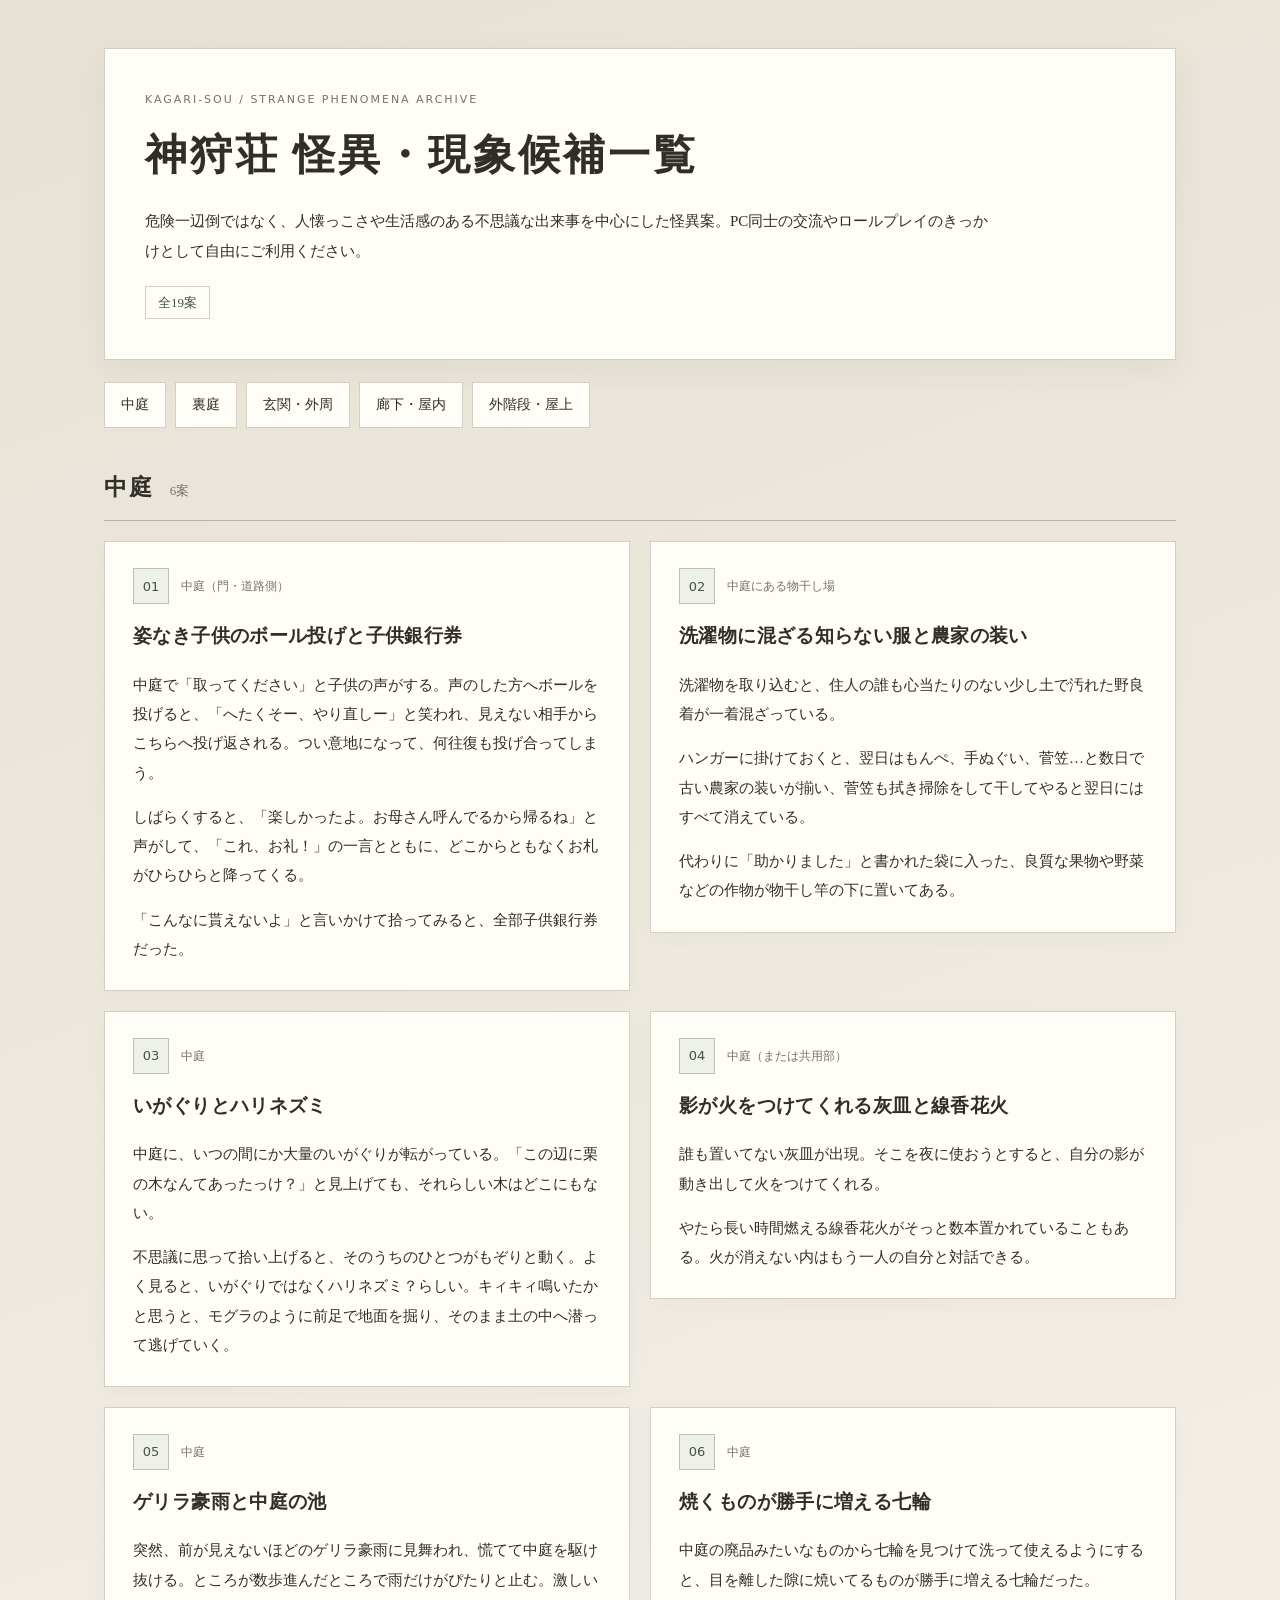
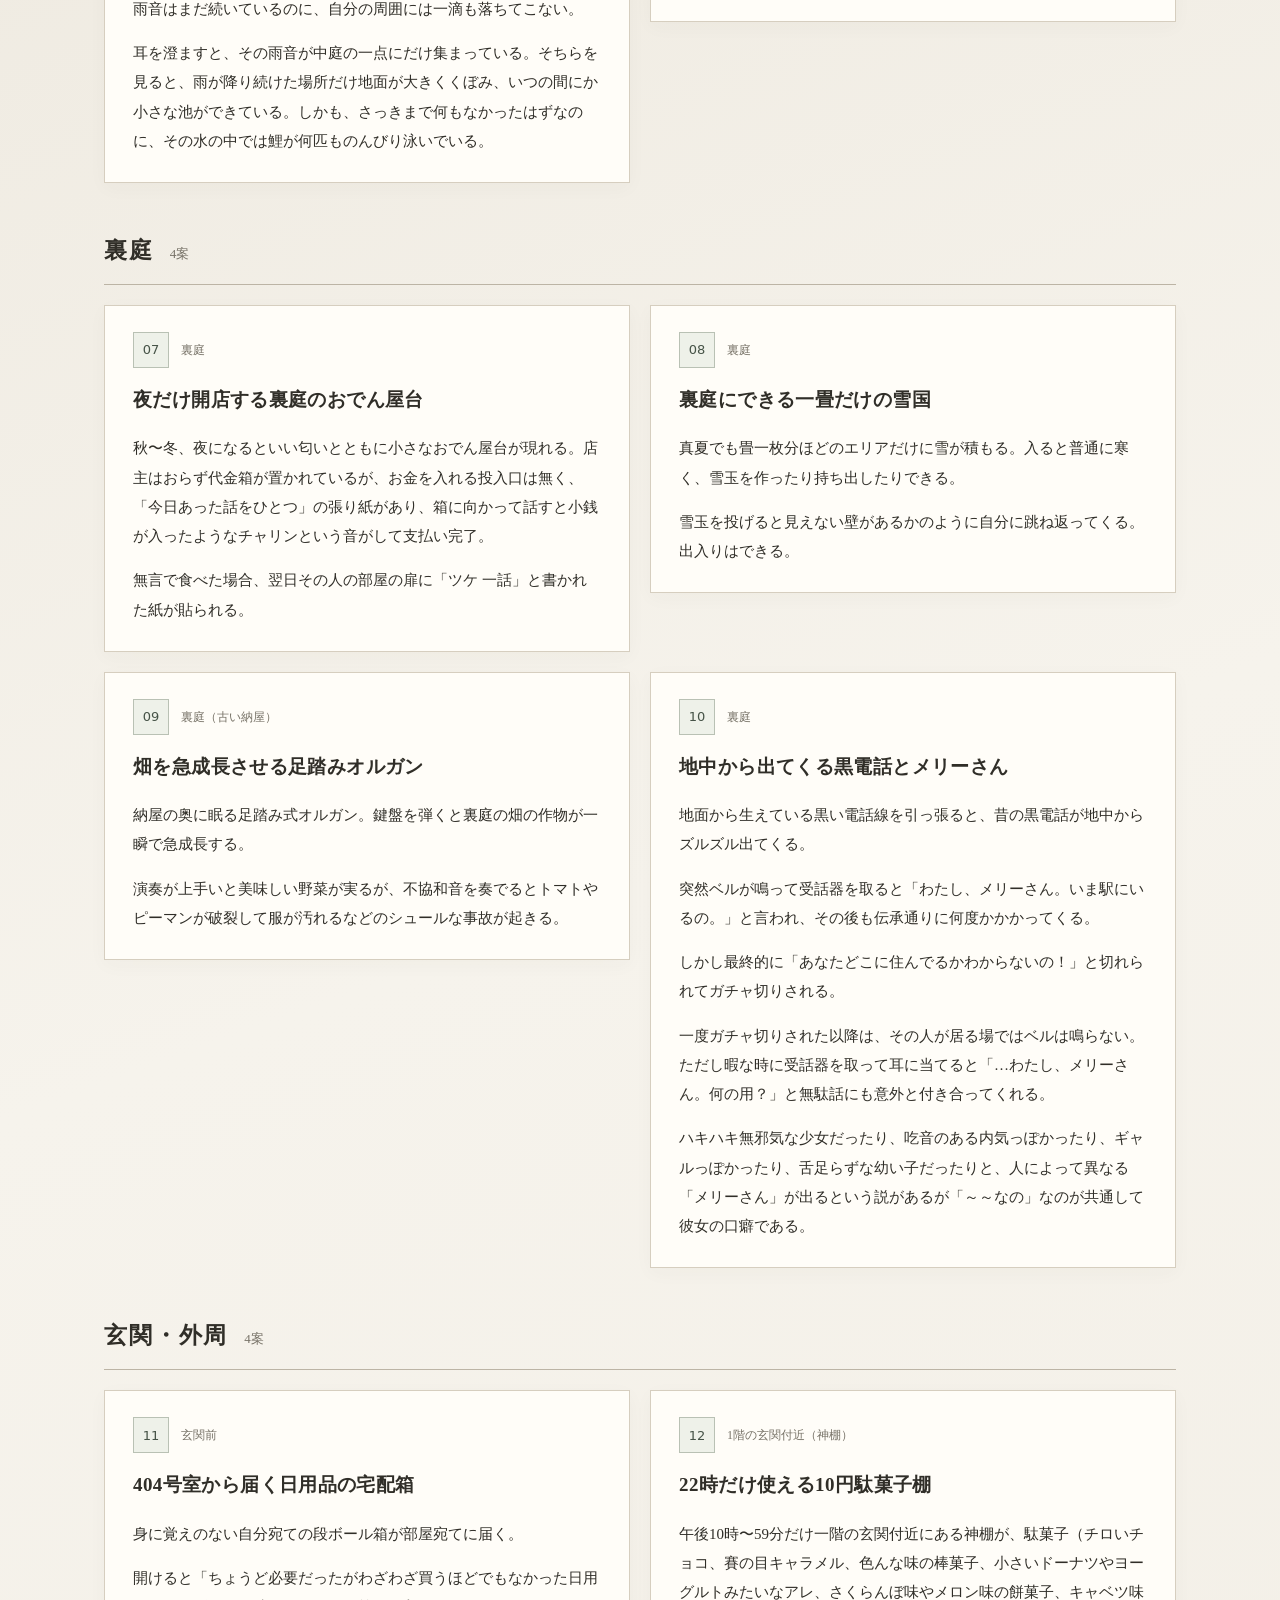
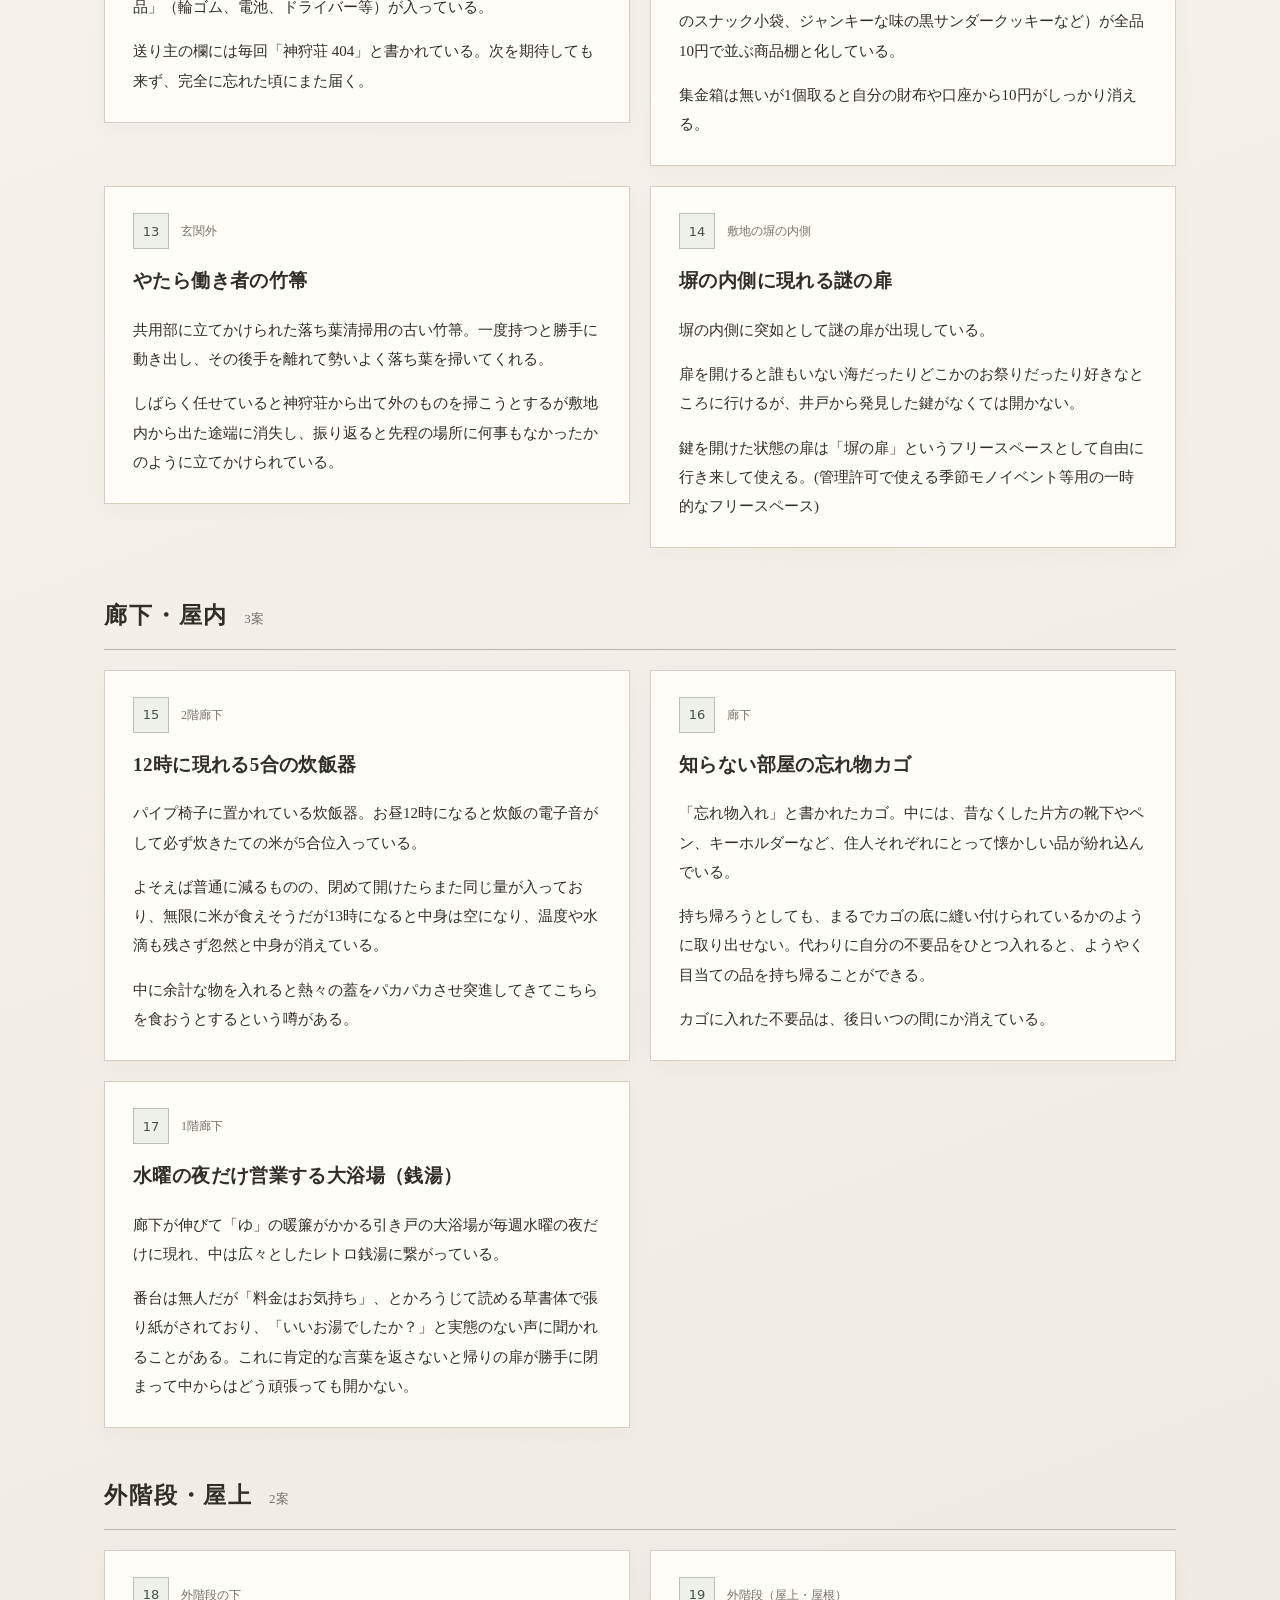
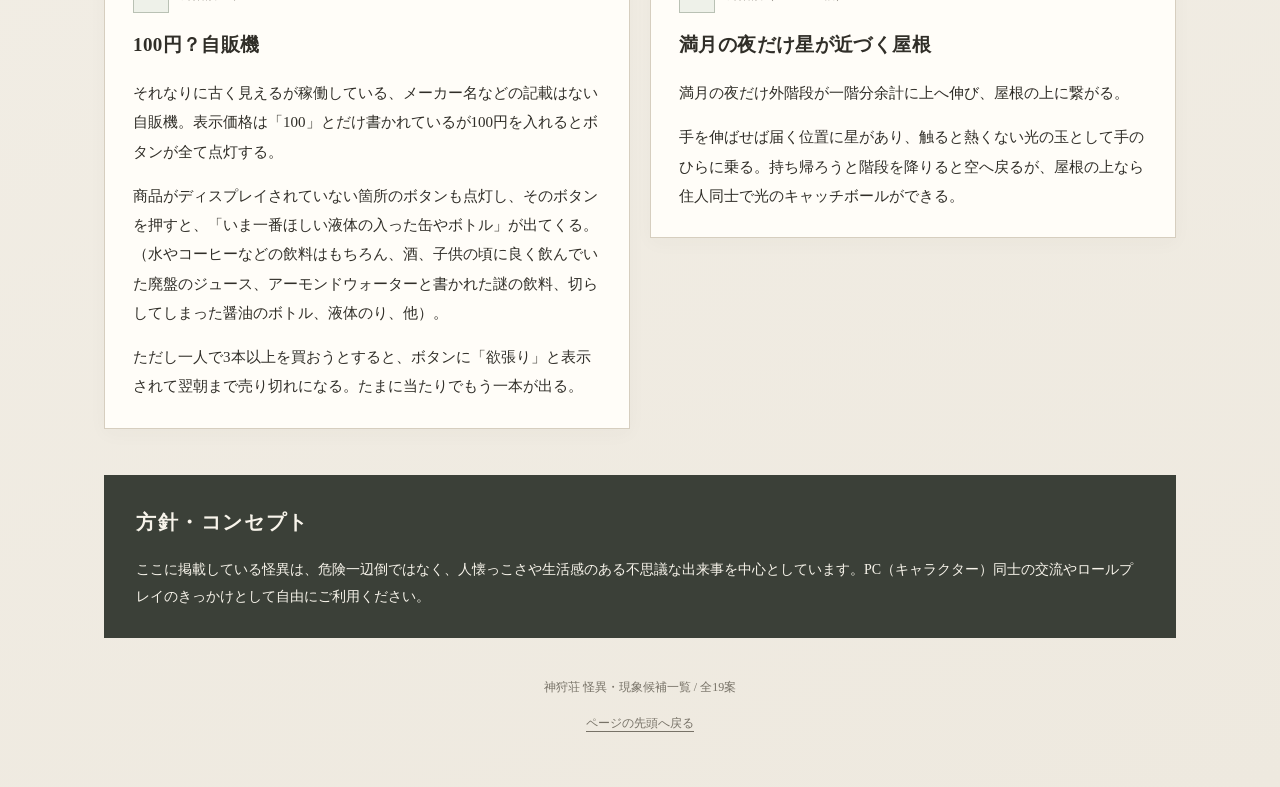
==== index.html @ 50881d22 "Add files via upload" ====
<!doctype html>
<html lang="ja">
<head>
<meta charset="utf-8">
<meta name="viewport" content="width=device-width, initial-scale=1">
<meta name="description" content="神狩荘の怪異・現象候補、全19案。住人同士の交流やロールプレイのきっかけに。">
<meta name="theme-color" content="#eee9df">
<title>神狩荘 怪異・現象候補一覧</title>
<style>
:root{--bg:#eee9df;--paper:#fffdf8;--ink:#302e28;--muted:#777267;--line:#d6cebf;--accent:#465347}
*{box-sizing:border-box}
html{scroll-behavior:smooth;scroll-padding-top:24px}
body{margin:0;background:linear-gradient(160deg,#e7e1d5 0%,#f6f3ec 45%,#eee9df 100%);color:var(--ink);font-family:"Yu Mincho","Hiragino Mincho ProN","Noto Serif JP",serif;line-height:1.95;overflow-wrap:anywhere}
a{color:inherit}
.wrap{max-width:1120px;margin:0 auto;padding:48px 24px 32px}
header{background:var(--paper);border:1px solid var(--line);padding:40px;box-shadow:0 12px 30px #483e3010}
.eyebrow{font-family:system-ui,sans-serif;font-size:11px;letter-spacing:.18em;color:var(--muted)}
h1{font-size:clamp(26px,4.7vw,42px);line-height:1.5;letter-spacing:.07em;margin:14px 0 20px}
.lead{margin:0;max-width:850px;font-size:15px}.total{display:inline-block;margin-top:20px;border:1px solid var(--line);padding:3px 12px;font-size:13px;color:var(--accent)}
nav{display:flex;flex-wrap:wrap;gap:9px;margin:22px 0 36px}
nav a{display:block;border:1px solid var(--line);background:var(--paper);padding:8px 16px;text-decoration:none;font-size:14px}
nav a:hover{background:#e3e8df;border-color:var(--accent)}
a:focus-visible{outline:3px solid var(--accent);outline-offset:4px}
.area-section{margin:38px 0 46px;scroll-margin-top:24px}
.section-heading{display:flex;gap:16px;align-items:baseline;border-bottom:1px solid #bcb4a5;margin:0 0 20px;padding-bottom:10px}
h2{font-size:23px;letter-spacing:.08em;margin:0}.section-heading>span{font-size:13px;color:var(--muted)}
.cards{display:grid;grid-template-columns:repeat(2,minmax(0,1fr));gap:20px;align-items:start}
.card{border:1px solid var(--line);background:var(--paper);padding:26px 28px;box-shadow:0 5px 18px #483e3008;scroll-margin-top:24px}
.card-top{display:flex;gap:12px;align-items:center;margin-bottom:16px}
.number{font-family:system-ui,sans-serif;display:inline-flex;align-items:center;justify-content:center;flex:0 0 36px;height:36px;border:1px solid #b9c1b4;color:var(--accent);background:#eef1e9;font-size:13px}
.place{font-size:12px;color:var(--muted);line-height:1.7}
h3{font-size:19px;line-height:1.65;margin:0 0 19px;letter-spacing:.02em}
.card p{font-size:15px;margin:0 0 15px}.card p:last-child{margin-bottom:0}
.concept{background:#3b4038;color:#f8f4eb;padding:28px 32px;margin:16px 0 28px}
.concept h2{font-size:20px}.concept p{font-size:14px;margin:14px 0 0}
footer{text-align:center;color:var(--muted);font-size:12px;padding:10px 0 20px}footer a{display:inline-block;margin-top:12px;text-underline-offset:4px}
@media(max-width:760px){.wrap{padding:20px 14px}header{padding:26px 23px}.cards{grid-template-columns:1fr;gap:16px}.card{padding:23px 22px}nav{gap:7px;margin-bottom:30px}nav a{padding:7px 11px;font-size:13px}h2{font-size:21px}.area-section{margin:30px 0 36px}.concept{padding:24px}.card p{font-size:15px}}
@media(prefers-reduced-motion:reduce){html{scroll-behavior:auto}}
@media print{body{background:white}.wrap{max-width:none;padding:0}header,.card{box-shadow:none}nav,footer a{display:none}.cards{display:block}.card{break-inside:avoid;margin-bottom:15px}.concept{background:white;color:black;border:1px solid var(--line)}}
</style>
</head>
<body id="top">
<div class="wrap">
<header>
<div class="eyebrow">KAGARI-SOU / STRANGE PHENOMENA ARCHIVE</div>
<h1>神狩荘 怪異・現象候補一覧</h1>
<p class="lead">危険一辺倒ではなく、人懐っこさや生活感のある不思議な出来事を中心にした怪異案。PC同士の交流やロールプレイのきっかけとして自由にご利用ください。</p>
<span class="total">全19案</span>
</header>
<nav aria-label="場所別の目次"><a href="#courtyard">中庭</a><a href="#backyard">裏庭</a><a href="#entrance">玄関・外周</a><a href="#indoor">廊下・屋内</a><a href="#stair">外階段・屋上</a></nav>
<main><section class="area-section" id="courtyard" aria-labelledby="heading-courtyard"><div class="section-heading"><h2 id="heading-courtyard">中庭</h2><span>6案</span></div><div class="cards"><article class="card" id="phenomenon-01"><div class="card-top"><span class="number">01</span><span class="place">中庭（門・道路側）</span></div><h3>姿なき子供のボール投げと子供銀行券</h3><p>中庭で「取ってください」と子供の声がする。声のした方へボールを投げると、「へたくそー、やり直しー」と笑われ、見えない相手からこちらへ投げ返される。つい意地になって、何往復も投げ合ってしまう。</p><p>しばらくすると、「楽しかったよ。お母さん呼んでるから帰るね」と声がして、「これ、お礼！」の一言とともに、どこからともなくお札がひらひらと降ってくる。</p><p>「こんなに貰えないよ」と言いかけて拾ってみると、全部子供銀行券だった。</p></article><article class="card" id="phenomenon-02"><div class="card-top"><span class="number">02</span><span class="place">中庭にある物干し場</span></div><h3>洗濯物に混ざる知らない服と農家の装い</h3><p>洗濯物を取り込むと、住人の誰も心当たりのない少し土で汚れた野良着が一着混ざっている。</p><p>ハンガーに掛けておくと、翌日はもんぺ、手ぬぐい、菅笠…と数日で古い農家の装いが揃い、菅笠も拭き掃除をして干してやると翌日にはすべて消えている。</p><p>代わりに「助かりました」と書かれた袋に入った、良質な果物や野菜などの作物が物干し竿の下に置いてある。</p></article><article class="card" id="phenomenon-03"><div class="card-top"><span class="number">03</span><span class="place">中庭</span></div><h3>いがぐりとハリネズミ</h3><p>中庭に、いつの間にか大量のいがぐりが転がっている。「この辺に栗の木なんてあったっけ？」と見上げても、それらしい木はどこにもない。</p><p>不思議に思って拾い上げると、そのうちのひとつがもぞりと動く。よく見ると、いがぐりではなくハリネズミ？らしい。キィキィ鳴いたかと思うと、モグラのように前足で地面を掘り、そのまま土の中へ潜って逃げていく。</p></article><article class="card" id="phenomenon-04"><div class="card-top"><span class="number">04</span><span class="place">中庭（または共用部）</span></div><h3>影が火をつけてくれる灰皿と線香花火</h3><p>誰も置いてない灰皿が出現。そこを夜に使おうとすると、自分の影が動き出して火をつけてくれる。</p><p>やたら長い時間燃える線香花火がそっと数本置かれていることもある。火が消えない内はもう一人の自分と対話できる。</p></article><article class="card" id="phenomenon-05"><div class="card-top"><span class="number">05</span><span class="place">中庭</span></div><h3>ゲリラ豪雨と中庭の池</h3><p>突然、前が見えないほどのゲリラ豪雨に見舞われ、慌てて中庭を駆け抜ける。ところが数歩進んだところで雨だけがぴたりと止む。激しい雨音はまだ続いているのに、自分の周囲には一滴も落ちてこない。</p><p>耳を澄ますと、その雨音が中庭の一点にだけ集まっている。そちらを見ると、雨が降り続けた場所だけ地面が大きくくぼみ、いつの間にか小さな池ができている。しかも、さっきまで何もなかったはずなのに、その水の中では鯉が何匹ものんびり泳いでいる。</p></article><article class="card" id="phenomenon-06"><div class="card-top"><span class="number">06</span><span class="place">中庭</span></div><h3>焼くものが勝手に増える七輪</h3><p>中庭の廃品みたいなものから七輪を見つけて洗って使えるようにすると、目を離した隙に焼いてるものが勝手に増える七輪だった。</p></article></div></section><section class="area-section" id="backyard" aria-labelledby="heading-backyard"><div class="section-heading"><h2 id="heading-backyard">裏庭</h2><span>4案</span></div><div class="cards"><article class="card" id="phenomenon-07"><div class="card-top"><span class="number">07</span><span class="place">裏庭</span></div><h3>夜だけ開店する裏庭のおでん屋台</h3><p>秋〜冬、夜になるといい匂いとともに小さなおでん屋台が現れる。店主はおらず代金箱が置かれているが、お金を入れる投入口は無く、「今日あった話をひとつ」の張り紙があり、箱に向かって話すと小銭が入ったようなチャリンという音がして支払い完了。</p><p>無言で食べた場合、翌日その人の部屋の扉に「ツケ 一話」と書かれた紙が貼られる。</p></article><article class="card" id="phenomenon-08"><div class="card-top"><span class="number">08</span><span class="place">裏庭</span></div><h3>裏庭にできる一畳だけの雪国</h3><p>真夏でも畳一枚分ほどのエリアだけに雪が積もる。入ると普通に寒く、雪玉を作ったり持ち出したりできる。</p><p>雪玉を投げると見えない壁があるかのように自分に跳ね返ってくる。出入りはできる。</p></article><article class="card" id="phenomenon-09"><div class="card-top"><span class="number">09</span><span class="place">裏庭（古い納屋）</span></div><h3>畑を急成長させる足踏みオルガン</h3><p>納屋の奥に眠る足踏み式オルガン。鍵盤を弾くと裏庭の畑の作物が一瞬で急成長する。</p><p>演奏が上手いと美味しい野菜が実るが、不協和音を奏でるとトマトやピーマンが破裂して服が汚れるなどのシュールな事故が起きる。</p></article><article class="card" id="phenomenon-10"><div class="card-top"><span class="number">10</span><span class="place">裏庭</span></div><h3>地中から出てくる黒電話とメリーさん</h3><p>地面から生えている黒い電話線を引っ張ると、昔の黒電話が地中からズルズル出てくる。</p><p>突然ベルが鳴って受話器を取ると「わたし、メリーさん。いま駅にいるの。」と言われ、その後も伝承通りに何度かかかってくる。</p><p>しかし最終的に「あなたどこに住んでるかわからないの！」と切れられてガチャ切りされる。</p><p>一度ガチャ切りされた以降は、その人が居る場ではベルは鳴らない。ただし暇な時に受話器を取って耳に当てると「…わたし、メリーさん。何の用？」と無駄話にも意外と付き合ってくれる。</p><p>ハキハキ無邪気な少女だったり、吃音のある内気っぽかったり、ギャルっぽかったり、舌足らずな幼い子だったりと、人によって異なる「メリーさん」が出るという説があるが「～～なの」なのが共通して彼女の口癖である。</p></article></div></section><section class="area-section" id="entrance" aria-labelledby="heading-entrance"><div class="section-heading"><h2 id="heading-entrance">玄関・外周</h2><span>4案</span></div><div class="cards"><article class="card" id="phenomenon-11"><div class="card-top"><span class="number">11</span><span class="place">玄関前</span></div><h3>404号室から届く日用品の宅配箱</h3><p>身に覚えのない自分宛ての段ボール箱が部屋宛てに届く。</p><p>開けると「ちょうど必要だったがわざわざ買うほどでもなかった日用品」（輪ゴム、電池、ドライバー等）が入っている。</p><p>送り主の欄には毎回「神狩荘 404」と書かれている。次を期待しても来ず、完全に忘れた頃にまた届く。</p></article><article class="card" id="phenomenon-12"><div class="card-top"><span class="number">12</span><span class="place">1階の玄関付近（神棚）</span></div><h3>22時だけ使える10円駄菓子棚</h3><p>午後10時〜59分だけ一階の玄関付近にある神棚が、駄菓子（チロいチョコ、賽の目キャラメル、色んな味の棒菓子、小さいドーナツやヨーグルトみたいなアレ、さくらんぼ味やメロン味の餅菓子、キャベツ味のスナック小袋、ジャンキーな味の黒サンダークッキーなど）が全品10円で並ぶ商品棚と化している。</p><p>集金箱は無いが1個取ると自分の財布や口座から10円がしっかり消える。</p></article><article class="card" id="phenomenon-13"><div class="card-top"><span class="number">13</span><span class="place">玄関外</span></div><h3>やたら働き者の竹箒</h3><p>共用部に立てかけられた落ち葉清掃用の古い竹箒。一度持つと勝手に動き出し、その後手を離れて勢いよく落ち葉を掃いてくれる。</p><p>しばらく任せていると神狩荘から出て外のものを掃こうとするが敷地内から出た途端に消失し、振り返ると先程の場所に何事もなかったかのように立てかけられている。</p></article><article class="card" id="phenomenon-14"><div class="card-top"><span class="number">14</span><span class="place">敷地の塀の内側</span></div><h3>塀の内側に現れる謎の扉</h3><p>塀の内側に突如として謎の扉が出現している。</p><p>扉を開けると誰もいない海だったりどこかのお祭りだったり好きなところに行けるが、井戸から発見した鍵がなくては開かない。</p><p>鍵を開けた状態の扉は「塀の扉」というフリースペースとして自由に行き来して使える。(管理許可で使える季節モノイベント等用の一時的なフリースペース)</p></article></div></section><section class="area-section" id="indoor" aria-labelledby="heading-indoor"><div class="section-heading"><h2 id="heading-indoor">廊下・屋内</h2><span>3案</span></div><div class="cards"><article class="card" id="phenomenon-15"><div class="card-top"><span class="number">15</span><span class="place">2階廊下</span></div><h3>12時に現れる5合の炊飯器</h3><p>パイプ椅子に置かれている炊飯器。お昼12時になると炊飯の電子音がして必ず炊きたての米が5合位入っている。</p><p>よそえば普通に減るものの、閉めて開けたらまた同じ量が入っており、無限に米が食えそうだが13時になると中身は空になり、温度や水滴も残さず忽然と中身が消えている。</p><p>中に余計な物を入れると熱々の蓋をパカパカさせ突進してきてこちらを食おうとするという噂がある。</p></article><article class="card" id="phenomenon-16"><div class="card-top"><span class="number">16</span><span class="place">廊下</span></div><h3>知らない部屋の忘れ物カゴ</h3><p>「忘れ物入れ」と書かれたカゴ。中には、昔なくした片方の靴下やペン、キーホルダーなど、住人それぞれにとって懐かしい品が紛れ込んでいる。</p><p>持ち帰ろうとしても、まるでカゴの底に縫い付けられているかのように取り出せない。代わりに自分の不要品をひとつ入れると、ようやく目当ての品を持ち帰ることができる。</p><p>カゴに入れた不要品は、後日いつの間にか消えている。</p></article><article class="card" id="phenomenon-17"><div class="card-top"><span class="number">17</span><span class="place">1階廊下</span></div><h3>水曜の夜だけ営業する大浴場（銭湯）</h3><p>廊下が伸びて「ゆ」の暖簾がかかる引き戸の大浴場が毎週水曜の夜だけに現れ、中は広々としたレトロ銭湯に繋がっている。</p><p>番台は無人だが「料金はお気持ち」、とかろうじて読める草書体で張り紙がされており、「いいお湯でしたか？」と実態のない声に聞かれることがある。これに肯定的な言葉を返さないと帰りの扉が勝手に閉まって中からはどう頑張っても開かない。</p></article></div></section><section class="area-section" id="stair" aria-labelledby="heading-stair"><div class="section-heading"><h2 id="heading-stair">外階段・屋上</h2><span>2案</span></div><div class="cards"><article class="card" id="phenomenon-18"><div class="card-top"><span class="number">18</span><span class="place">外階段の下</span></div><h3>100円？自販機</h3><p>それなりに古く見えるが稼働している、メーカー名などの記載はない自販機。表示価格は「100」とだけ書かれているが100円を入れるとボタンが全て点灯する。</p><p>商品がディスプレイされていない箇所のボタンも点灯し、そのボタンを押すと、「いま一番ほしい液体の入った缶やボトル」が出てくる。（水やコーヒーなどの飲料はもちろん、酒、子供の頃に良く飲んでいた廃盤のジュース、アーモンドウォーターと書かれた謎の飲料、切らしてしまった醤油のボトル、液体のり、他）。</p><p>ただし一人で3本以上を買おうとすると、ボタンに「欲張り」と表示されて翌朝まで売り切れになる。たまに当たりでもう一本が出る。</p></article><article class="card" id="phenomenon-19"><div class="card-top"><span class="number">19</span><span class="place">外階段（屋上・屋根）</span></div><h3>満月の夜だけ星が近づく屋根</h3><p>満月の夜だけ外階段が一階分余計に上へ伸び、屋根の上に繋がる。</p><p>手を伸ばせば届く位置に星があり、触ると熱くない光の玉として手のひらに乗る。持ち帰ろうと階段を降りると空へ戻るが、屋根の上なら住人同士で光のキャッチボールができる。</p></article></div></section>
<section class="concept" aria-labelledby="concept-heading"><h2 id="concept-heading">方針・コンセプト</h2><p>ここに掲載している怪異は、危険一辺倒ではなく、人懐っこさや生活感のある不思議な出来事を中心としています。PC（キャラクター）同士の交流やロールプレイのきっかけとして自由にご利用ください。</p></section>
</main>
<footer>神狩荘 怪異・現象候補一覧 / 全19案<br><a href="#top">ページの先頭へ戻る</a></footer>
</div>
</body>
</html>
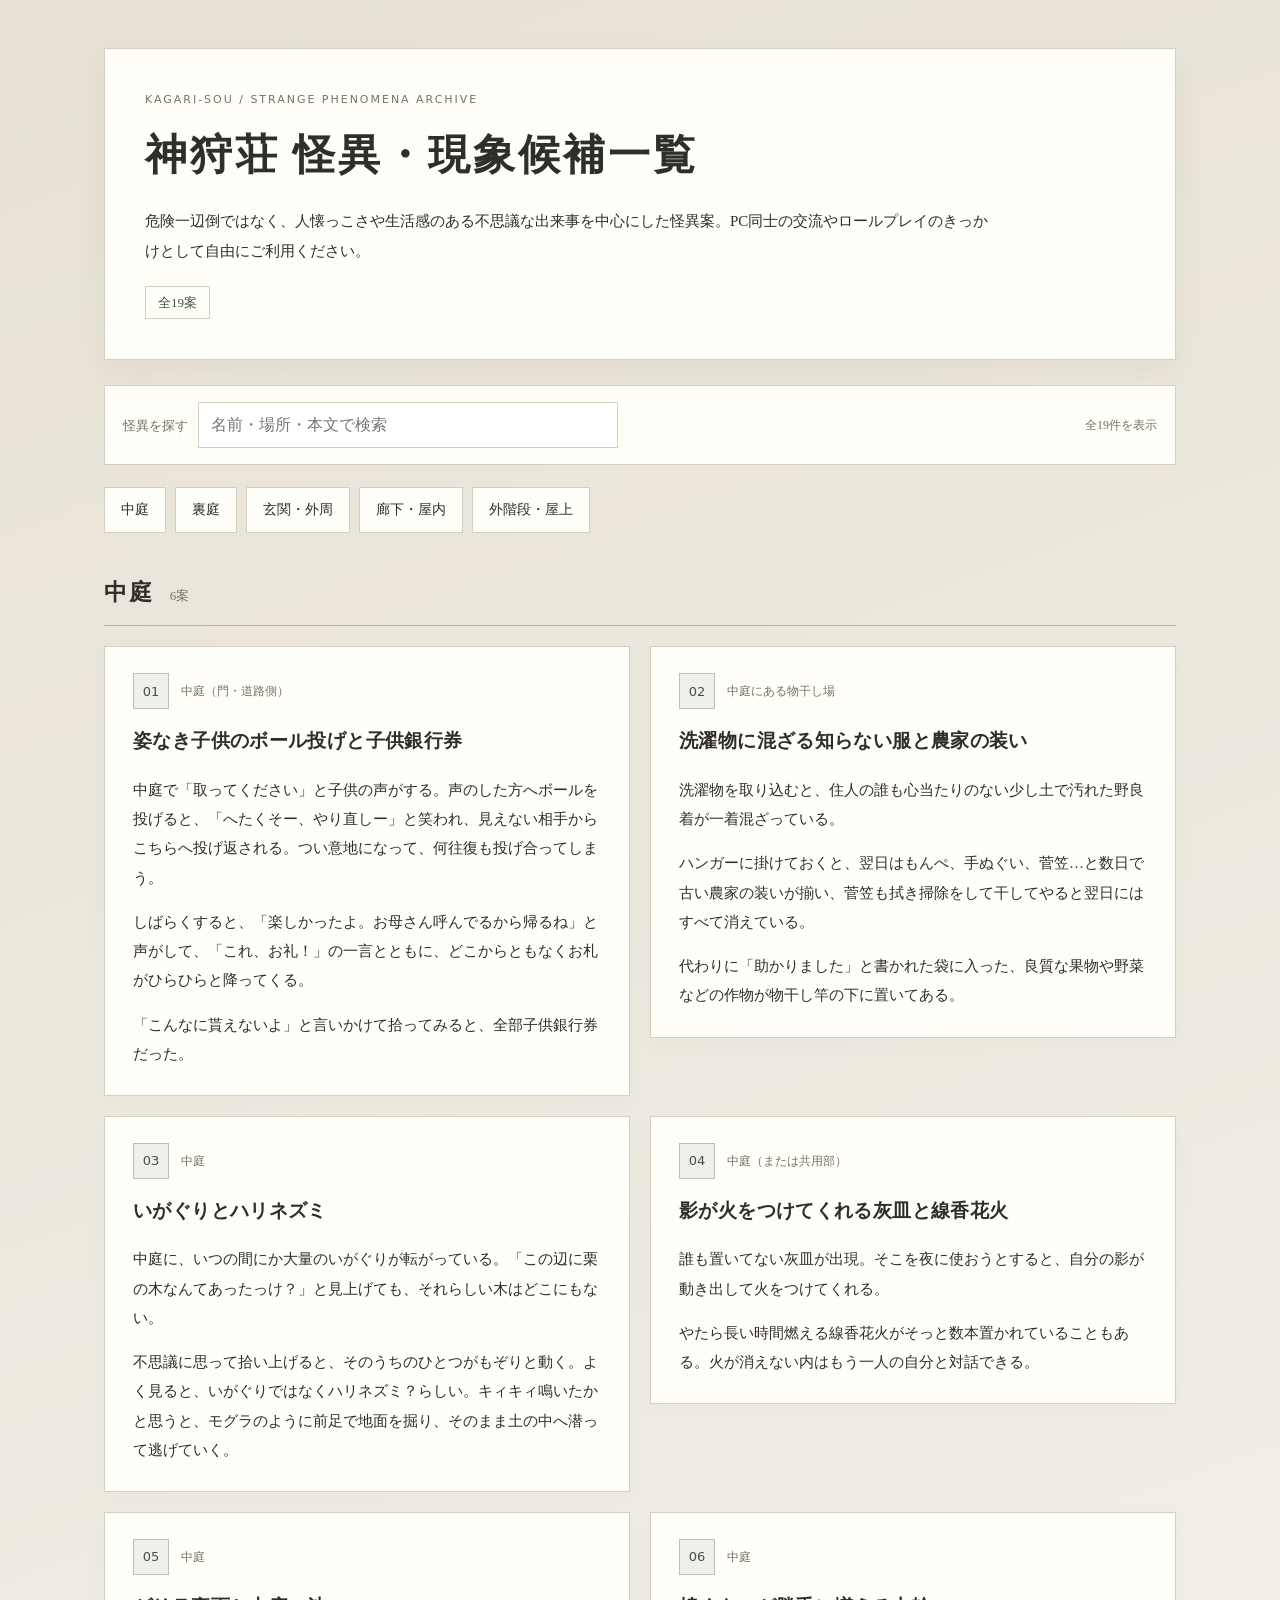
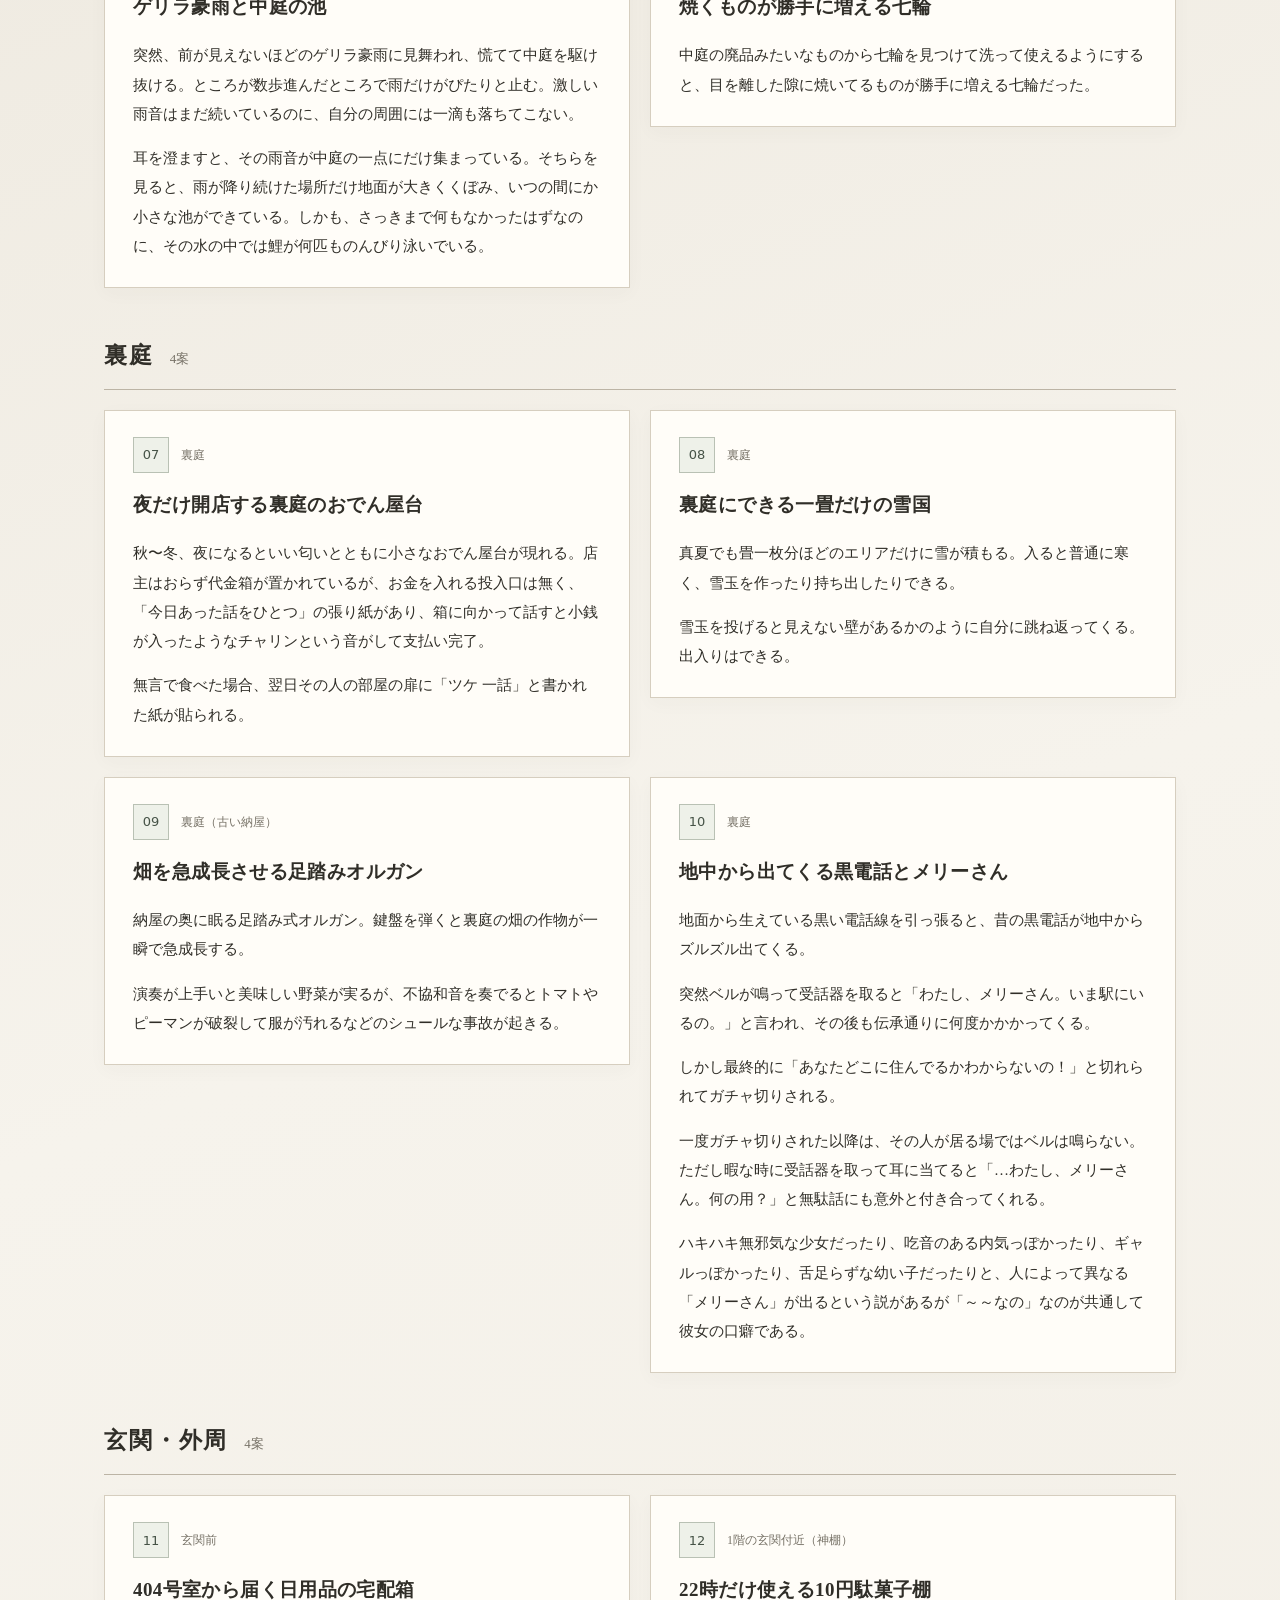
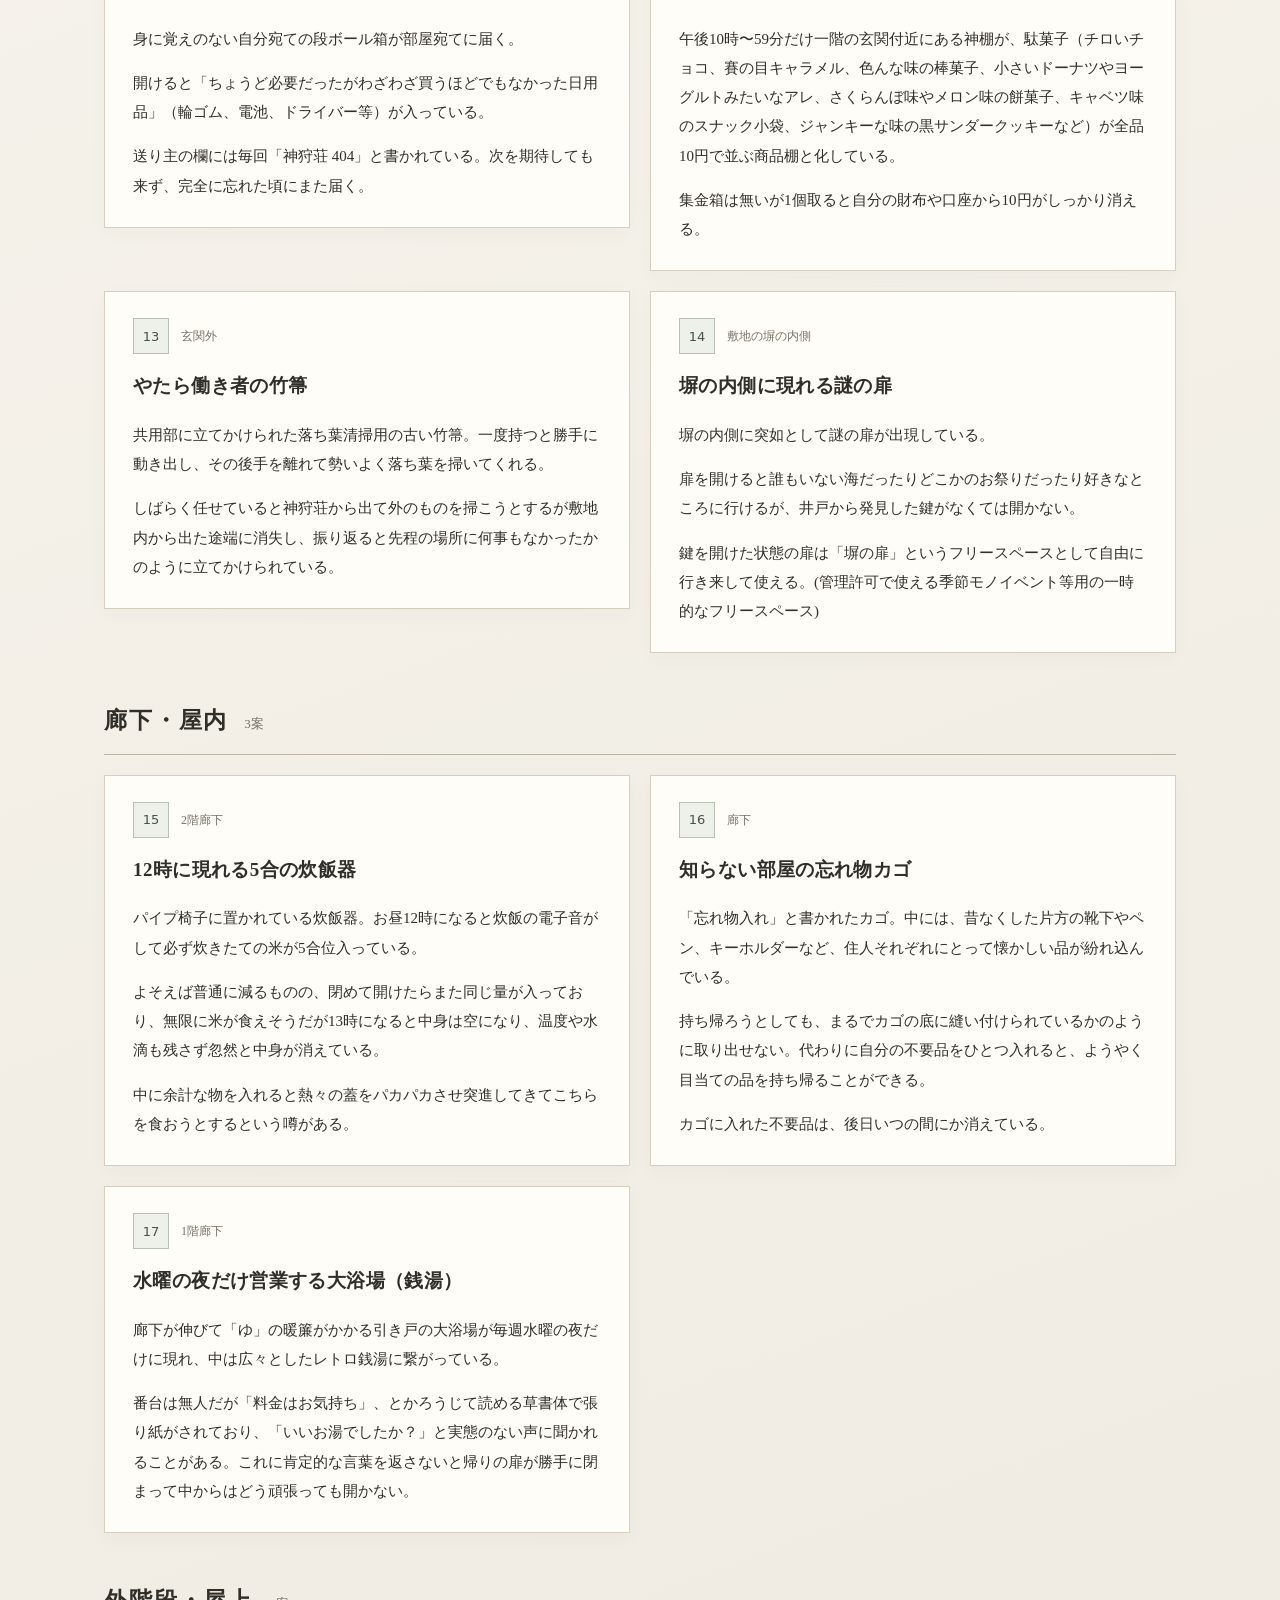
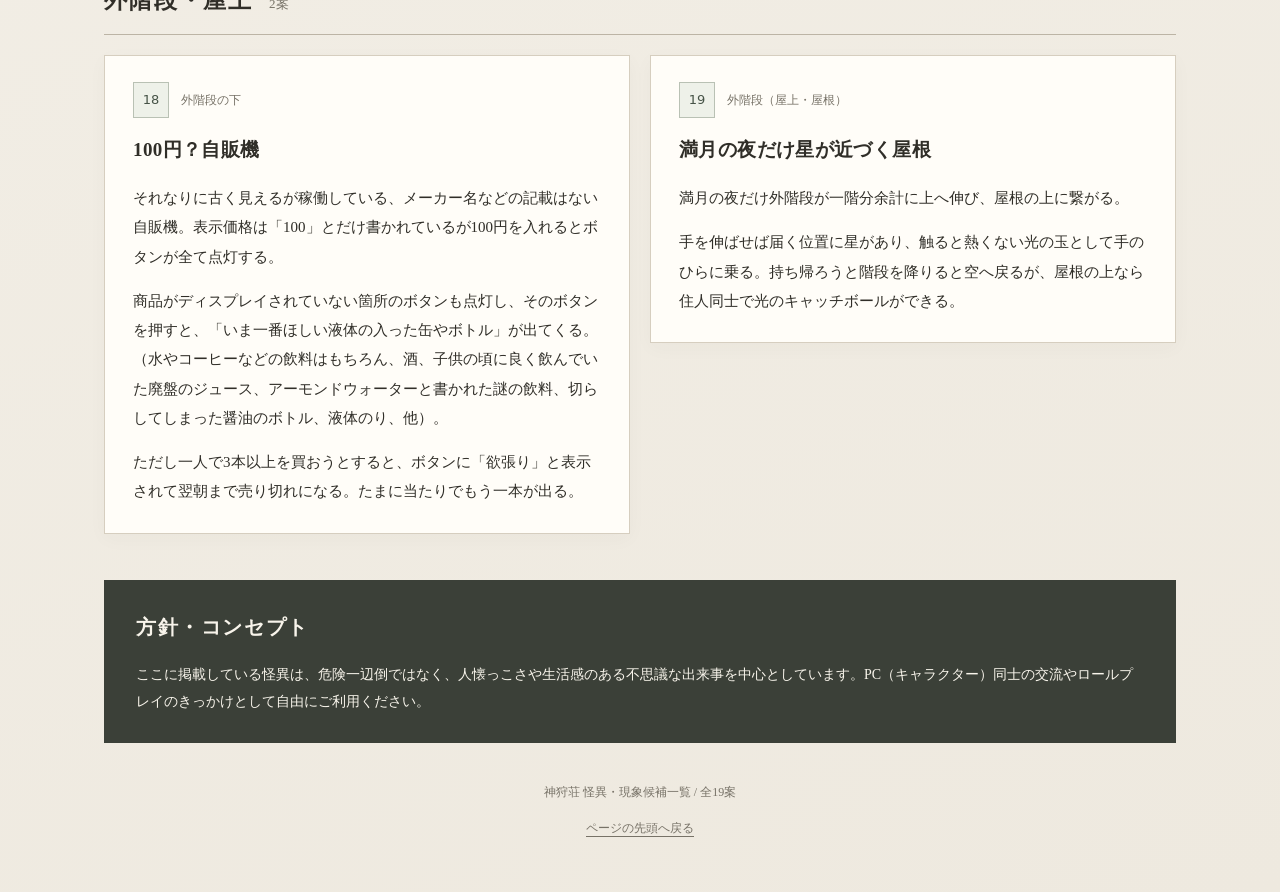
==== commit b2d3ee45: "Add files via upload" ====
--- a/index.html
+++ b/index.html
@@ -3,41 +3,12 @@
 <head>
 <meta charset="utf-8">
 <meta name="viewport" content="width=device-width, initial-scale=1">
-<meta name="description" content="神狩荘の怪異・現象候補、全19案。住人同士の交流やロールプレイのきっかけに。">
+<meta name="description" content="神狩荘の怪異・現象候補一覧。住人同士の交流やロールプレイのきっかけに。">
 <meta name="theme-color" content="#eee9df">
 <title>神狩荘 怪異・現象候補一覧</title>
-<style>
-:root{--bg:#eee9df;--paper:#fffdf8;--ink:#302e28;--muted:#777267;--line:#d6cebf;--accent:#465347}
-*{box-sizing:border-box}
-html{scroll-behavior:smooth;scroll-padding-top:24px}
-body{margin:0;background:linear-gradient(160deg,#e7e1d5 0%,#f6f3ec 45%,#eee9df 100%);color:var(--ink);font-family:"Yu Mincho","Hiragino Mincho ProN","Noto Serif JP",serif;line-height:1.95;overflow-wrap:anywhere}
-a{color:inherit}
-.wrap{max-width:1120px;margin:0 auto;padding:48px 24px 32px}
-header{background:var(--paper);border:1px solid var(--line);padding:40px;box-shadow:0 12px 30px #483e3010}
-.eyebrow{font-family:system-ui,sans-serif;font-size:11px;letter-spacing:.18em;color:var(--muted)}
-h1{font-size:clamp(26px,4.7vw,42px);line-height:1.5;letter-spacing:.07em;margin:14px 0 20px}
-.lead{margin:0;max-width:850px;font-size:15px}.total{display:inline-block;margin-top:20px;border:1px solid var(--line);padding:3px 12px;font-size:13px;color:var(--accent)}
-nav{display:flex;flex-wrap:wrap;gap:9px;margin:22px 0 36px}
-nav a{display:block;border:1px solid var(--line);background:var(--paper);padding:8px 16px;text-decoration:none;font-size:14px}
-nav a:hover{background:#e3e8df;border-color:var(--accent)}
-a:focus-visible{outline:3px solid var(--accent);outline-offset:4px}
-.area-section{margin:38px 0 46px;scroll-margin-top:24px}
-.section-heading{display:flex;gap:16px;align-items:baseline;border-bottom:1px solid #bcb4a5;margin:0 0 20px;padding-bottom:10px}
-h2{font-size:23px;letter-spacing:.08em;margin:0}.section-heading>span{font-size:13px;color:var(--muted)}
-.cards{display:grid;grid-template-columns:repeat(2,minmax(0,1fr));gap:20px;align-items:start}
-.card{border:1px solid var(--line);background:var(--paper);padding:26px 28px;box-shadow:0 5px 18px #483e3008;scroll-margin-top:24px}
-.card-top{display:flex;gap:12px;align-items:center;margin-bottom:16px}
-.number{font-family:system-ui,sans-serif;display:inline-flex;align-items:center;justify-content:center;flex:0 0 36px;height:36px;border:1px solid #b9c1b4;color:var(--accent);background:#eef1e9;font-size:13px}
-.place{font-size:12px;color:var(--muted);line-height:1.7}
-h3{font-size:19px;line-height:1.65;margin:0 0 19px;letter-spacing:.02em}
-.card p{font-size:15px;margin:0 0 15px}.card p:last-child{margin-bottom:0}
-.concept{background:#3b4038;color:#f8f4eb;padding:28px 32px;margin:16px 0 28px}
-.concept h2{font-size:20px}.concept p{font-size:14px;margin:14px 0 0}
-footer{text-align:center;color:var(--muted);font-size:12px;padding:10px 0 20px}footer a{display:inline-block;margin-top:12px;text-underline-offset:4px}
-@media(max-width:760px){.wrap{padding:20px 14px}header{padding:26px 23px}.cards{grid-template-columns:1fr;gap:16px}.card{padding:23px 22px}nav{gap:7px;margin-bottom:30px}nav a{padding:7px 11px;font-size:13px}h2{font-size:21px}.area-section{margin:30px 0 36px}.concept{padding:24px}.card p{font-size:15px}}
-@media(prefers-reduced-motion:reduce){html{scroll-behavior:auto}}
-@media print{body{background:white}.wrap{max-width:none;padding:0}header,.card{box-shadow:none}nav,footer a{display:none}.cards{display:block}.card{break-inside:avoid;margin-bottom:15px}.concept{background:white;color:black;border:1px solid var(--line)}}
-</style>
+<link rel="stylesheet" href="./style.css">
+<script src="./data.js" defer></script>
+<script src="./script.js" defer></script>
 </head>
 <body id="top">
 <div class="wrap">
@@ -45,13 +16,22 @@
 <div class="eyebrow">KAGARI-SOU / STRANGE PHENOMENA ARCHIVE</div>
 <h1>神狩荘 怪異・現象候補一覧</h1>
 <p class="lead">危険一辺倒ではなく、人懐っこさや生活感のある不思議な出来事を中心にした怪異案。PC同士の交流やロールプレイのきっかけとして自由にご利用ください。</p>
-<span class="total">全19案</span>
+<span class="total" id="total"></span>
 </header>
-<nav aria-label="場所別の目次"><a href="#courtyard">中庭</a><a href="#backyard">裏庭</a><a href="#entrance">玄関・外周</a><a href="#indoor">廊下・屋内</a><a href="#stair">外階段・屋上</a></nav>
-<main><section class="area-section" id="courtyard" aria-labelledby="heading-courtyard"><div class="section-heading"><h2 id="heading-courtyard">中庭</h2><span>6案</span></div><div class="cards"><article class="card" id="phenomenon-01"><div class="card-top"><span class="number">01</span><span class="place">中庭（門・道路側）</span></div><h3>姿なき子供のボール投げと子供銀行券</h3><p>中庭で「取ってください」と子供の声がする。声のした方へボールを投げると、「へたくそー、やり直しー」と笑われ、見えない相手からこちらへ投げ返される。つい意地になって、何往復も投げ合ってしまう。</p><p>しばらくすると、「楽しかったよ。お母さん呼んでるから帰るね」と声がして、「これ、お礼！」の一言とともに、どこからともなくお札がひらひらと降ってくる。</p><p>「こんなに貰えないよ」と言いかけて拾ってみると、全部子供銀行券だった。</p></article><article class="card" id="phenomenon-02"><div class="card-top"><span class="number">02</span><span class="place">中庭にある物干し場</span></div><h3>洗濯物に混ざる知らない服と農家の装い</h3><p>洗濯物を取り込むと、住人の誰も心当たりのない少し土で汚れた野良着が一着混ざっている。</p><p>ハンガーに掛けておくと、翌日はもんぺ、手ぬぐい、菅笠…と数日で古い農家の装いが揃い、菅笠も拭き掃除をして干してやると翌日にはすべて消えている。</p><p>代わりに「助かりました」と書かれた袋に入った、良質な果物や野菜などの作物が物干し竿の下に置いてある。</p></article><article class="card" id="phenomenon-03"><div class="card-top"><span class="number">03</span><span class="place">中庭</span></div><h3>いがぐりとハリネズミ</h3><p>中庭に、いつの間にか大量のいがぐりが転がっている。「この辺に栗の木なんてあったっけ？」と見上げても、それらしい木はどこにもない。</p><p>不思議に思って拾い上げると、そのうちのひとつがもぞりと動く。よく見ると、いがぐりではなくハリネズミ？らしい。キィキィ鳴いたかと思うと、モグラのように前足で地面を掘り、そのまま土の中へ潜って逃げていく。</p></article><article class="card" id="phenomenon-04"><div class="card-top"><span class="number">04</span><span class="place">中庭（または共用部）</span></div><h3>影が火をつけてくれる灰皿と線香花火</h3><p>誰も置いてない灰皿が出現。そこを夜に使おうとすると、自分の影が動き出して火をつけてくれる。</p><p>やたら長い時間燃える線香花火がそっと数本置かれていることもある。火が消えない内はもう一人の自分と対話できる。</p></article><article class="card" id="phenomenon-05"><div class="card-top"><span class="number">05</span><span class="place">中庭</span></div><h3>ゲリラ豪雨と中庭の池</h3><p>突然、前が見えないほどのゲリラ豪雨に見舞われ、慌てて中庭を駆け抜ける。ところが数歩進んだところで雨だけがぴたりと止む。激しい雨音はまだ続いているのに、自分の周囲には一滴も落ちてこない。</p><p>耳を澄ますと、その雨音が中庭の一点にだけ集まっている。そちらを見ると、雨が降り続けた場所だけ地面が大きくくぼみ、いつの間にか小さな池ができている。しかも、さっきまで何もなかったはずなのに、その水の中では鯉が何匹ものんびり泳いでいる。</p></article><article class="card" id="phenomenon-06"><div class="card-top"><span class="number">06</span><span class="place">中庭</span></div><h3>焼くものが勝手に増える七輪</h3><p>中庭の廃品みたいなものから七輪を見つけて洗って使えるようにすると、目を離した隙に焼いてるものが勝手に増える七輪だった。</p></article></div></section><section class="area-section" id="backyard" aria-labelledby="heading-backyard"><div class="section-heading"><h2 id="heading-backyard">裏庭</h2><span>4案</span></div><div class="cards"><article class="card" id="phenomenon-07"><div class="card-top"><span class="number">07</span><span class="place">裏庭</span></div><h3>夜だけ開店する裏庭のおでん屋台</h3><p>秋〜冬、夜になるといい匂いとともに小さなおでん屋台が現れる。店主はおらず代金箱が置かれているが、お金を入れる投入口は無く、「今日あった話をひとつ」の張り紙があり、箱に向かって話すと小銭が入ったようなチャリンという音がして支払い完了。</p><p>無言で食べた場合、翌日その人の部屋の扉に「ツケ 一話」と書かれた紙が貼られる。</p></article><article class="card" id="phenomenon-08"><div class="card-top"><span class="number">08</span><span class="place">裏庭</span></div><h3>裏庭にできる一畳だけの雪国</h3><p>真夏でも畳一枚分ほどのエリアだけに雪が積もる。入ると普通に寒く、雪玉を作ったり持ち出したりできる。</p><p>雪玉を投げると見えない壁があるかのように自分に跳ね返ってくる。出入りはできる。</p></article><article class="card" id="phenomenon-09"><div class="card-top"><span class="number">09</span><span class="place">裏庭（古い納屋）</span></div><h3>畑を急成長させる足踏みオルガン</h3><p>納屋の奥に眠る足踏み式オルガン。鍵盤を弾くと裏庭の畑の作物が一瞬で急成長する。</p><p>演奏が上手いと美味しい野菜が実るが、不協和音を奏でるとトマトやピーマンが破裂して服が汚れるなどのシュールな事故が起きる。</p></article><article class="card" id="phenomenon-10"><div class="card-top"><span class="number">10</span><span class="place">裏庭</span></div><h3>地中から出てくる黒電話とメリーさん</h3><p>地面から生えている黒い電話線を引っ張ると、昔の黒電話が地中からズルズル出てくる。</p><p>突然ベルが鳴って受話器を取ると「わたし、メリーさん。いま駅にいるの。」と言われ、その後も伝承通りに何度かかかってくる。</p><p>しかし最終的に「あなたどこに住んでるかわからないの！」と切れられてガチャ切りされる。</p><p>一度ガチャ切りされた以降は、その人が居る場ではベルは鳴らない。ただし暇な時に受話器を取って耳に当てると「…わたし、メリーさん。何の用？」と無駄話にも意外と付き合ってくれる。</p><p>ハキハキ無邪気な少女だったり、吃音のある内気っぽかったり、ギャルっぽかったり、舌足らずな幼い子だったりと、人によって異なる「メリーさん」が出るという説があるが「～～なの」なのが共通して彼女の口癖である。</p></article></div></section><section class="area-section" id="entrance" aria-labelledby="heading-entrance"><div class="section-heading"><h2 id="heading-entrance">玄関・外周</h2><span>4案</span></div><div class="cards"><article class="card" id="phenomenon-11"><div class="card-top"><span class="number">11</span><span class="place">玄関前</span></div><h3>404号室から届く日用品の宅配箱</h3><p>身に覚えのない自分宛ての段ボール箱が部屋宛てに届く。</p><p>開けると「ちょうど必要だったがわざわざ買うほどでもなかった日用品」（輪ゴム、電池、ドライバー等）が入っている。</p><p>送り主の欄には毎回「神狩荘 404」と書かれている。次を期待しても来ず、完全に忘れた頃にまた届く。</p></article><article class="card" id="phenomenon-12"><div class="card-top"><span class="number">12</span><span class="place">1階の玄関付近（神棚）</span></div><h3>22時だけ使える10円駄菓子棚</h3><p>午後10時〜59分だけ一階の玄関付近にある神棚が、駄菓子（チロいチョコ、賽の目キャラメル、色んな味の棒菓子、小さいドーナツやヨーグルトみたいなアレ、さくらんぼ味やメロン味の餅菓子、キャベツ味のスナック小袋、ジャンキーな味の黒サンダークッキーなど）が全品10円で並ぶ商品棚と化している。</p><p>集金箱は無いが1個取ると自分の財布や口座から10円がしっかり消える。</p></article><article class="card" id="phenomenon-13"><div class="card-top"><span class="number">13</span><span class="place">玄関外</span></div><h3>やたら働き者の竹箒</h3><p>共用部に立てかけられた落ち葉清掃用の古い竹箒。一度持つと勝手に動き出し、その後手を離れて勢いよく落ち葉を掃いてくれる。</p><p>しばらく任せていると神狩荘から出て外のものを掃こうとするが敷地内から出た途端に消失し、振り返ると先程の場所に何事もなかったかのように立てかけられている。</p></article><article class="card" id="phenomenon-14"><div class="card-top"><span class="number">14</span><span class="place">敷地の塀の内側</span></div><h3>塀の内側に現れる謎の扉</h3><p>塀の内側に突如として謎の扉が出現している。</p><p>扉を開けると誰もいない海だったりどこかのお祭りだったり好きなところに行けるが、井戸から発見した鍵がなくては開かない。</p><p>鍵を開けた状態の扉は「塀の扉」というフリースペースとして自由に行き来して使える。(管理許可で使える季節モノイベント等用の一時的なフリースペース)</p></article></div></section><section class="area-section" id="indoor" aria-labelledby="heading-indoor"><div class="section-heading"><h2 id="heading-indoor">廊下・屋内</h2><span>3案</span></div><div class="cards"><article class="card" id="phenomenon-15"><div class="card-top"><span class="number">15</span><span class="place">2階廊下</span></div><h3>12時に現れる5合の炊飯器</h3><p>パイプ椅子に置かれている炊飯器。お昼12時になると炊飯の電子音がして必ず炊きたての米が5合位入っている。</p><p>よそえば普通に減るものの、閉めて開けたらまた同じ量が入っており、無限に米が食えそうだが13時になると中身は空になり、温度や水滴も残さず忽然と中身が消えている。</p><p>中に余計な物を入れると熱々の蓋をパカパカさせ突進してきてこちらを食おうとするという噂がある。</p></article><article class="card" id="phenomenon-16"><div class="card-top"><span class="number">16</span><span class="place">廊下</span></div><h3>知らない部屋の忘れ物カゴ</h3><p>「忘れ物入れ」と書かれたカゴ。中には、昔なくした片方の靴下やペン、キーホルダーなど、住人それぞれにとって懐かしい品が紛れ込んでいる。</p><p>持ち帰ろうとしても、まるでカゴの底に縫い付けられているかのように取り出せない。代わりに自分の不要品をひとつ入れると、ようやく目当ての品を持ち帰ることができる。</p><p>カゴに入れた不要品は、後日いつの間にか消えている。</p></article><article class="card" id="phenomenon-17"><div class="card-top"><span class="number">17</span><span class="place">1階廊下</span></div><h3>水曜の夜だけ営業する大浴場（銭湯）</h3><p>廊下が伸びて「ゆ」の暖簾がかかる引き戸の大浴場が毎週水曜の夜だけに現れ、中は広々としたレトロ銭湯に繋がっている。</p><p>番台は無人だが「料金はお気持ち」、とかろうじて読める草書体で張り紙がされており、「いいお湯でしたか？」と実態のない声に聞かれることがある。これに肯定的な言葉を返さないと帰りの扉が勝手に閉まって中からはどう頑張っても開かない。</p></article></div></section><section class="area-section" id="stair" aria-labelledby="heading-stair"><div class="section-heading"><h2 id="heading-stair">外階段・屋上</h2><span>2案</span></div><div class="cards"><article class="card" id="phenomenon-18"><div class="card-top"><span class="number">18</span><span class="place">外階段の下</span></div><h3>100円？自販機</h3><p>それなりに古く見えるが稼働している、メーカー名などの記載はない自販機。表示価格は「100」とだけ書かれているが100円を入れるとボタンが全て点灯する。</p><p>商品がディスプレイされていない箇所のボタンも点灯し、そのボタンを押すと、「いま一番ほしい液体の入った缶やボトル」が出てくる。（水やコーヒーなどの飲料はもちろん、酒、子供の頃に良く飲んでいた廃盤のジュース、アーモンドウォーターと書かれた謎の飲料、切らしてしまった醤油のボトル、液体のり、他）。</p><p>ただし一人で3本以上を買おうとすると、ボタンに「欲張り」と表示されて翌朝まで売り切れになる。たまに当たりでもう一本が出る。</p></article><article class="card" id="phenomenon-19"><div class="card-top"><span class="number">19</span><span class="place">外階段（屋上・屋根）</span></div><h3>満月の夜だけ星が近づく屋根</h3><p>満月の夜だけ外階段が一階分余計に上へ伸び、屋根の上に繋がる。</p><p>手を伸ばせば届く位置に星があり、触ると熱くない光の玉として手のひらに乗る。持ち帰ろうと階段を降りると空へ戻るが、屋根の上なら住人同士で光のキャッチボールができる。</p></article></div></section>
+<div class="tools" id="tools" hidden>
+<label for="search">怪異を探す</label>
+<input id="search" type="search" placeholder="名前・場所・本文で検索" autocomplete="off">
+<button type="button" id="reset-search" hidden>クリア</button>
+<span id="result-count" class="result-count" role="status" aria-live="polite"></span>
+</div>
+<nav id="area-nav" aria-label="場所別の目次"></nav>
+<main>
+<noscript><p class="load-error">この一覧を表示するには、ブラウザのJavaScriptを有効にしてください。</p></noscript>
+<div id="phenomena"></div>
+<p id="empty-message" class="empty-message" hidden>該当する怪異は見つかりませんでした。別の言葉で検索してみてください。</p>
 <section class="concept" aria-labelledby="concept-heading"><h2 id="concept-heading">方針・コンセプト</h2><p>ここに掲載している怪異は、危険一辺倒ではなく、人懐っこさや生活感のある不思議な出来事を中心としています。PC（キャラクター）同士の交流やロールプレイのきっかけとして自由にご利用ください。</p></section>
 </main>
-<footer>神狩荘 怪異・現象候補一覧 / 全19案<br><a href="#top">ページの先頭へ戻る</a></footer>
+<footer>神狩荘 怪異・現象候補一覧 / <span id="footer-total"></span><br><a href="#top">ページの先頭へ戻る</a></footer>
 </div>
 </body>
 </html>
--- a/style.css
+++ b/style.css
@@ -0,0 +1,43 @@
+:root{--bg:#eee9df;--paper:#fffdf8;--ink:#302e28;--muted:#777267;--line:#d6cebf;--accent:#465347}
+*{box-sizing:border-box}
+html{scroll-behavior:smooth;scroll-padding-top:24px}
+body{margin:0;background:linear-gradient(160deg,#e7e1d5 0%,#f6f3ec 45%,#eee9df 100%);color:var(--ink);font-family:"Yu Mincho","Hiragino Mincho ProN","Noto Serif JP",serif;line-height:1.95;overflow-wrap:anywhere}
+a{color:inherit}
+.wrap{max-width:1120px;margin:0 auto;padding:48px 24px 32px}
+header{background:var(--paper);border:1px solid var(--line);padding:40px;box-shadow:0 12px 30px #483e3010}
+.eyebrow{font-family:system-ui,sans-serif;font-size:11px;letter-spacing:.18em;color:var(--muted)}
+h1{font-size:clamp(26px,4.7vw,42px);line-height:1.5;letter-spacing:.07em;margin:14px 0 20px}
+.lead{margin:0;max-width:850px;font-size:15px}.total{display:inline-block;margin-top:20px;border:1px solid var(--line);padding:3px 12px;font-size:13px;color:var(--accent)}
+nav{display:flex;flex-wrap:wrap;gap:9px;margin:22px 0 36px}
+nav a{display:block;border:1px solid var(--line);background:var(--paper);padding:8px 16px;text-decoration:none;font-size:14px}
+nav a:hover{background:#e3e8df;border-color:var(--accent)}
+a:focus-visible{outline:3px solid var(--accent);outline-offset:4px}
+.area-section{margin:38px 0 46px;scroll-margin-top:24px}
+.section-heading{display:flex;gap:16px;align-items:baseline;border-bottom:1px solid #bcb4a5;margin:0 0 20px;padding-bottom:10px}
+h2{font-size:23px;letter-spacing:.08em;margin:0}.section-heading>span{font-size:13px;color:var(--muted)}
+.cards{display:grid;grid-template-columns:repeat(2,minmax(0,1fr));gap:20px;align-items:start}
+.card{border:1px solid var(--line);background:var(--paper);padding:26px 28px;box-shadow:0 5px 18px #483e3008;scroll-margin-top:24px}
+.card-top{display:flex;gap:12px;align-items:center;margin-bottom:16px}
+.number{font-family:system-ui,sans-serif;display:inline-flex;align-items:center;justify-content:center;flex:0 0 36px;height:36px;border:1px solid #b9c1b4;color:var(--accent);background:#eef1e9;font-size:13px}
+.place{font-size:12px;color:var(--muted);line-height:1.7}
+h3{font-size:19px;line-height:1.65;margin:0 0 19px;letter-spacing:.02em}
+.card p{font-size:15px;margin:0 0 15px}.card p:last-child{margin-bottom:0}
+.concept{background:#3b4038;color:#f8f4eb;padding:28px 32px;margin:16px 0 28px}
+.concept h2{font-size:20px}.concept p{font-size:14px;margin:14px 0 0}
+footer{text-align:center;color:var(--muted);font-size:12px;padding:10px 0 20px}footer a{display:inline-block;margin-top:12px;text-underline-offset:4px}
+@media(max-width:760px){.wrap{padding:20px 14px}header{padding:26px 23px}.cards{grid-template-columns:1fr;gap:16px}.card{padding:23px 22px}nav{gap:7px;margin-bottom:30px}nav a{padding:7px 11px;font-size:13px}h2{font-size:21px}.area-section{margin:30px 0 36px}.concept{padding:24px}.card p{font-size:15px}}
+@media(prefers-reduced-motion:reduce){html{scroll-behavior:auto}}
+@media print{body{background:white}.wrap{max-width:none;padding:0}header,.card{box-shadow:none}nav,footer a{display:none}.cards{display:block}.card{break-inside:avoid;margin-bottom:15px}.concept{background:white;color:black;border:1px solid var(--line)}}
+
+/* 検索欄 */
+[hidden]{display:none!important}
+.tools{display:flex;align-items:center;gap:10px;flex-wrap:wrap;margin:25px 0 12px;padding:16px 18px;border:1px solid var(--line);background:var(--paper)}
+.tools label{font-size:13px;color:var(--muted)}
+.tools input{flex:1;min-width:160px;max-width:420px;padding:10px 12px;border:1px solid var(--line);background:#fff;color:var(--ink);font:inherit;font-size:16px;line-height:1.5;border-radius:0}
+.tools input:focus-visible,.tools button:focus-visible{outline:2px solid var(--accent);outline-offset:3px}
+.tools button{border:1px solid var(--line);padding:9px 12px;background:var(--paper);color:var(--ink);font:inherit;font-size:13px;cursor:pointer}
+.tools button:hover{background:#e3e8df}
+.result-count{font-size:12px;color:var(--muted);margin-left:auto}
+.empty-message,.load-error{border:1px solid var(--line);background:var(--paper);padding:25px;text-align:center;color:var(--muted)}
+@media(max-width:500px){.tools{padding:13px;gap:9px}.tools label{width:100%}.tools input{max-width:none}.result-count{width:100%;margin-left:0}}
+@media print{.tools{display:none}}
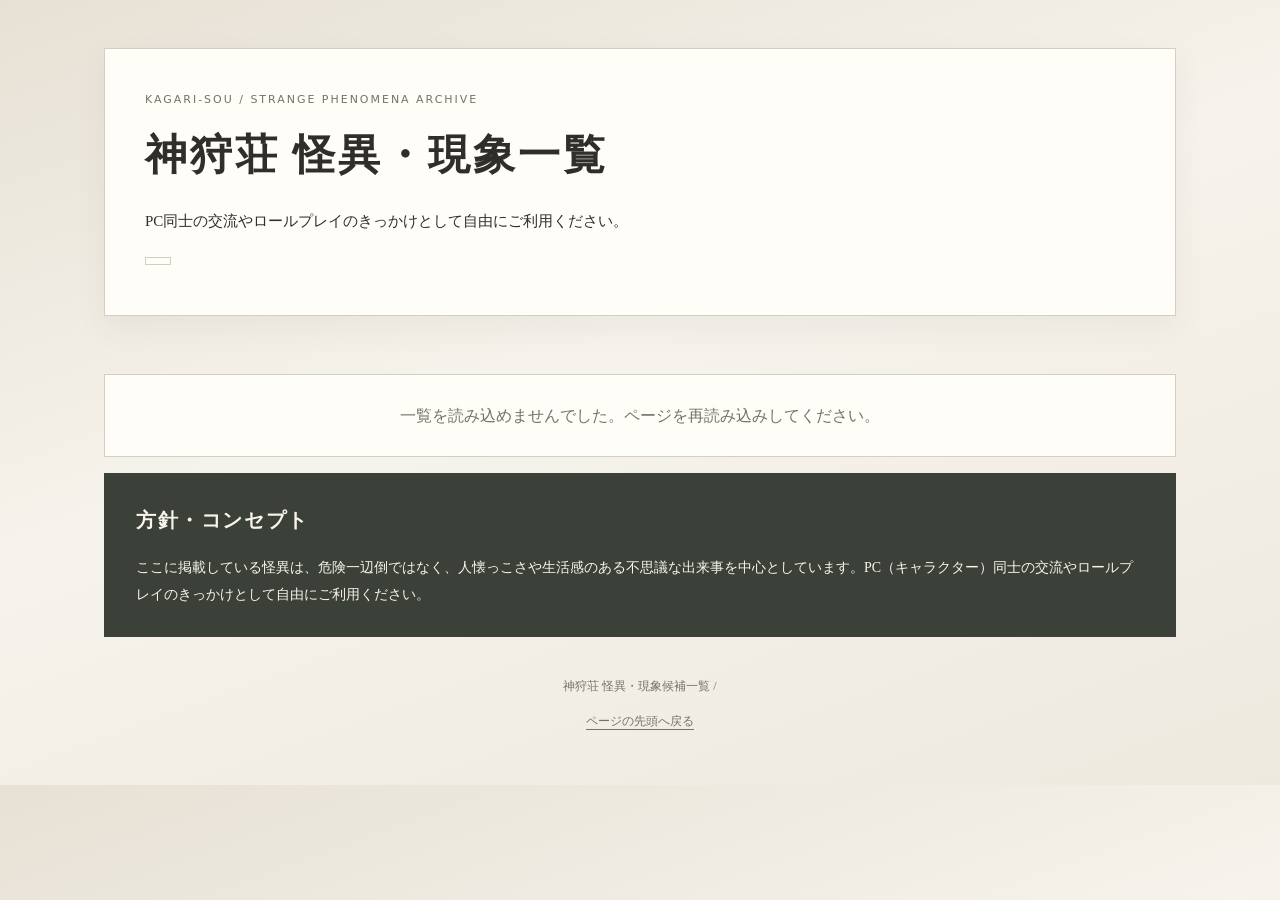
==== commit 17d4dc26: "index.html" ====
--- a/index.html
+++ b/index.html
@@ -5,7 +5,7 @@
 <meta name="viewport" content="width=device-width, initial-scale=1">
 <meta name="description" content="神狩荘の怪異・現象候補一覧。住人同士の交流やロールプレイのきっかけに。">
 <meta name="theme-color" content="#eee9df">
-<title>神狩荘 怪異・現象候補一覧</title>
+<title>神狩荘 怪異・現象一覧</title>
 <link rel="stylesheet" href="./style.css">
 <script src="./data.js" defer></script>
 <script src="./script.js" defer></script>
@@ -14,8 +14,8 @@
 <div class="wrap">
 <header>
 <div class="eyebrow">KAGARI-SOU / STRANGE PHENOMENA ARCHIVE</div>
-<h1>神狩荘 怪異・現象候補一覧</h1>
-<p class="lead">危険一辺倒ではなく、人懐っこさや生活感のある不思議な出来事を中心にした怪異案。PC同士の交流やロールプレイのきっかけとして自由にご利用ください。</p>
+<h1>神狩荘 怪異・現象一覧</h1>
+<p class="lead">PC同士の交流やロールプレイのきっかけとして自由にご利用ください。</p>
 <span class="total" id="total"></span>
 </header>
 <div class="tools" id="tools" hidden>
--- a/style.css
+++ b/style.css
@@ -31,6 +31,7 @@
 
 /* 検索欄 */
 [hidden]{display:none!important}
+.area-empty{grid-column:1 / -1;margin:0;padding:20px 24px;border:1px solid var(--line);background:var(--paper);color:var(--muted);font-size:14px}
 .tools{display:flex;align-items:center;gap:10px;flex-wrap:wrap;margin:25px 0 12px;padding:16px 18px;border:1px solid var(--line);background:var(--paper)}
 .tools label{font-size:13px;color:var(--muted)}
 .tools input{flex:1;min-width:160px;max-width:420px;padding:10px 12px;border:1px solid var(--line);background:#fff;color:var(--ink);font:inherit;font-size:16px;line-height:1.5;border-radius:0}
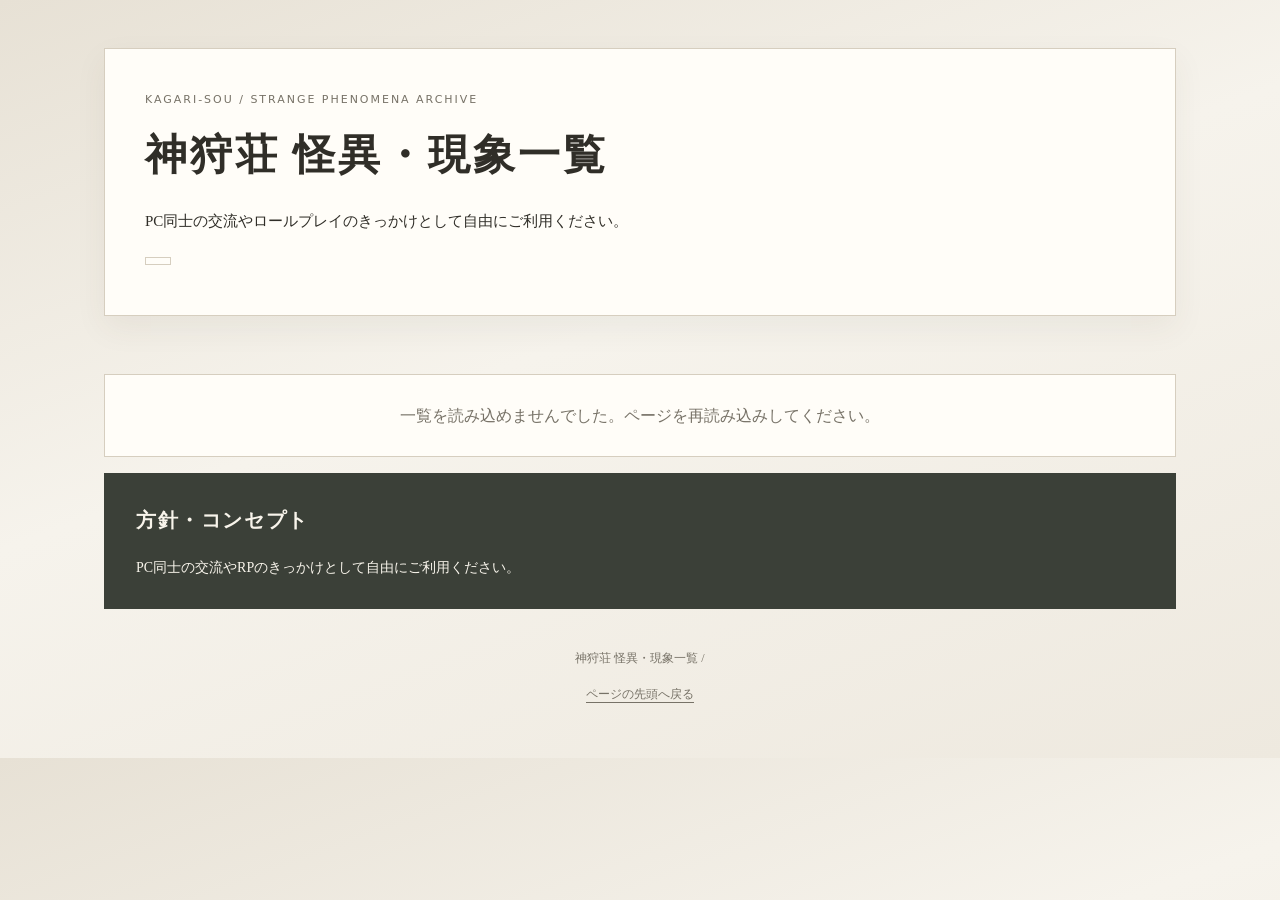
==== commit 1e61ef70: "index.html" ====
--- a/index.html
+++ b/index.html
@@ -3,7 +3,7 @@
 <head>
 <meta charset="utf-8">
 <meta name="viewport" content="width=device-width, initial-scale=1">
-<meta name="description" content="神狩荘の怪異・現象候補一覧。住人同士の交流やロールプレイのきっかけに。">
+<meta name="description" content="神狩荘の怪異・現象候補一覧。住人同士の交流やRPのきっかけに。">
 <meta name="theme-color" content="#eee9df">
 <title>神狩荘 怪異・現象一覧</title>
 <link rel="stylesheet" href="./style.css">
@@ -29,9 +29,9 @@
 <noscript><p class="load-error">この一覧を表示するには、ブラウザのJavaScriptを有効にしてください。</p></noscript>
 <div id="phenomena"></div>
 <p id="empty-message" class="empty-message" hidden>該当する怪異は見つかりませんでした。別の言葉で検索してみてください。</p>
-<section class="concept" aria-labelledby="concept-heading"><h2 id="concept-heading">方針・コンセプト</h2><p>ここに掲載している怪異は、危険一辺倒ではなく、人懐っこさや生活感のある不思議な出来事を中心としています。PC（キャラクター）同士の交流やロールプレイのきっかけとして自由にご利用ください。</p></section>
+<section class="concept" aria-labelledby="concept-heading"><h2 id="concept-heading">方針・コンセプト</h2><p>PC同士の交流やRPのきっかけとして自由にご利用ください。</p></section>
 </main>
-<footer>神狩荘 怪異・現象候補一覧 / <span id="footer-total"></span><br><a href="#top">ページの先頭へ戻る</a></footer>
+<footer>神狩荘 怪異・現象一覧 / <span id="footer-total"></span><br><a href="#top">ページの先頭へ戻る</a></footer>
 </div>
 </body>
 </html>
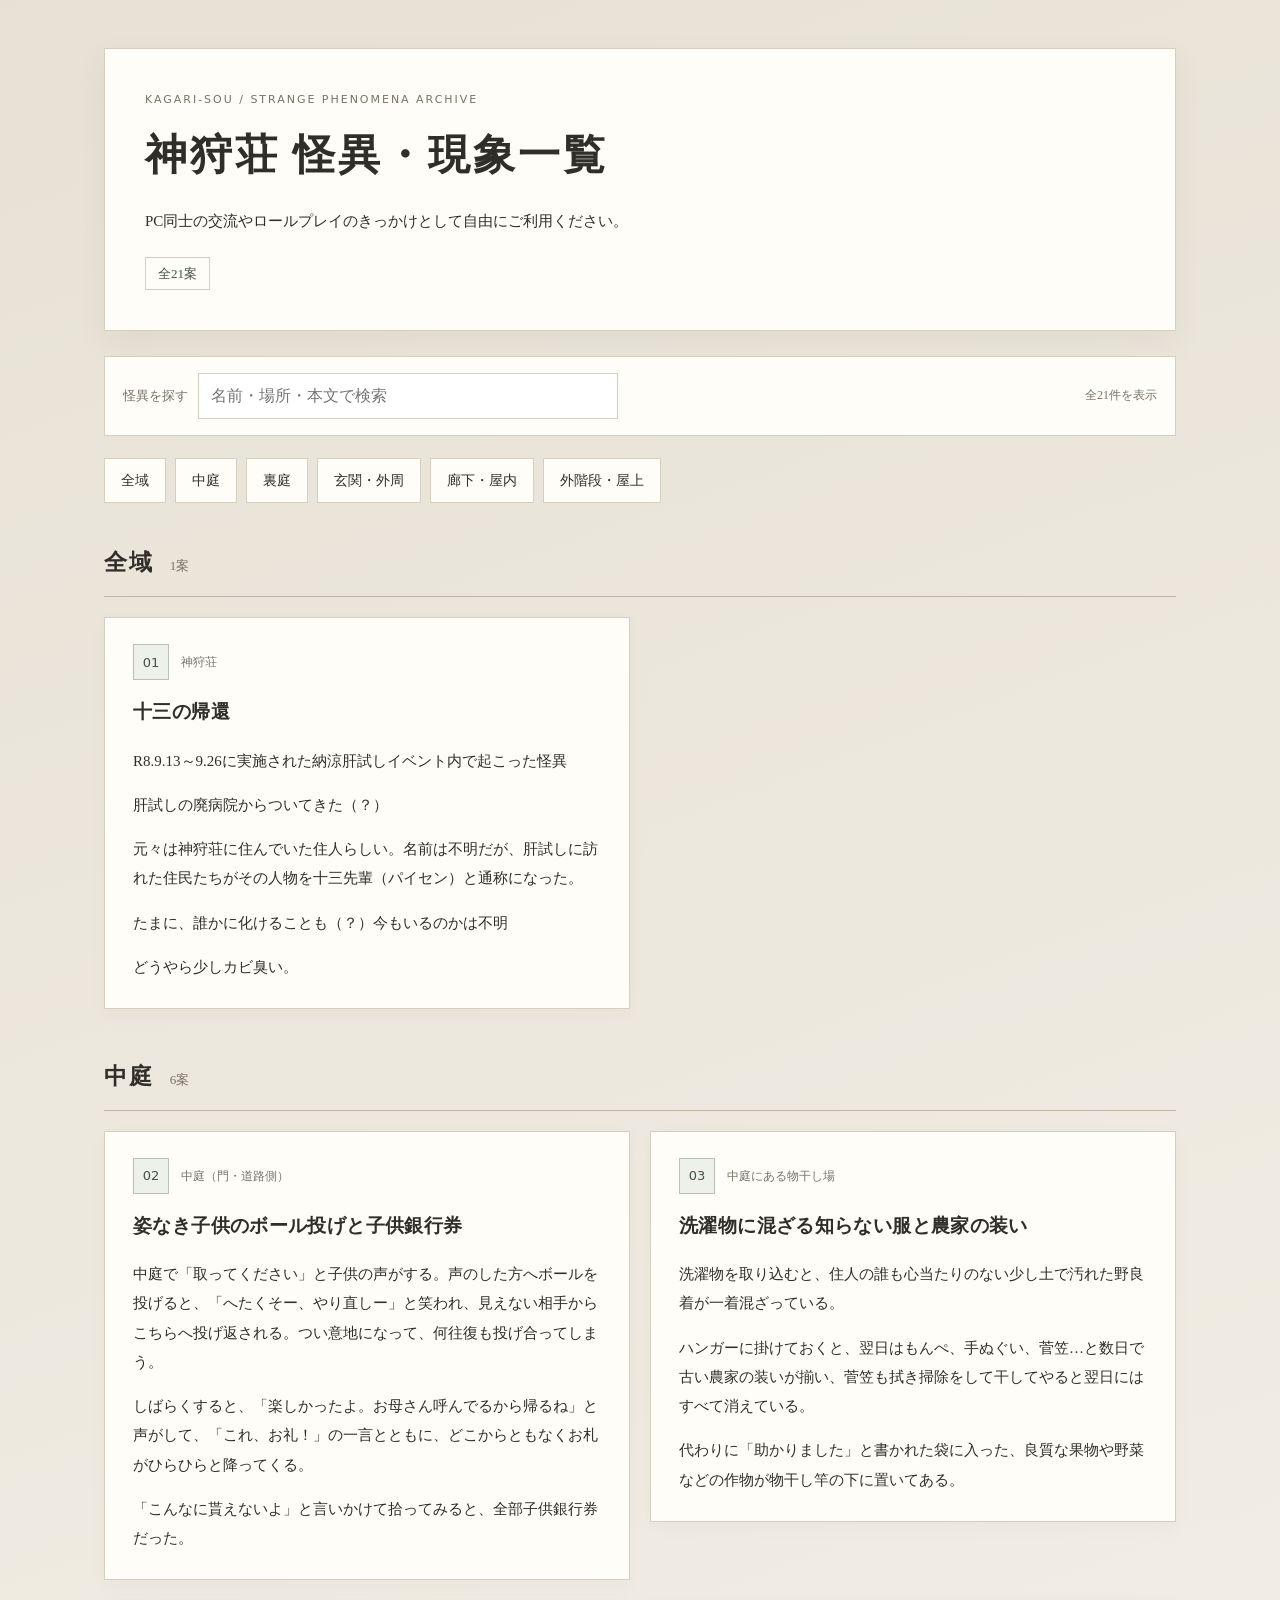
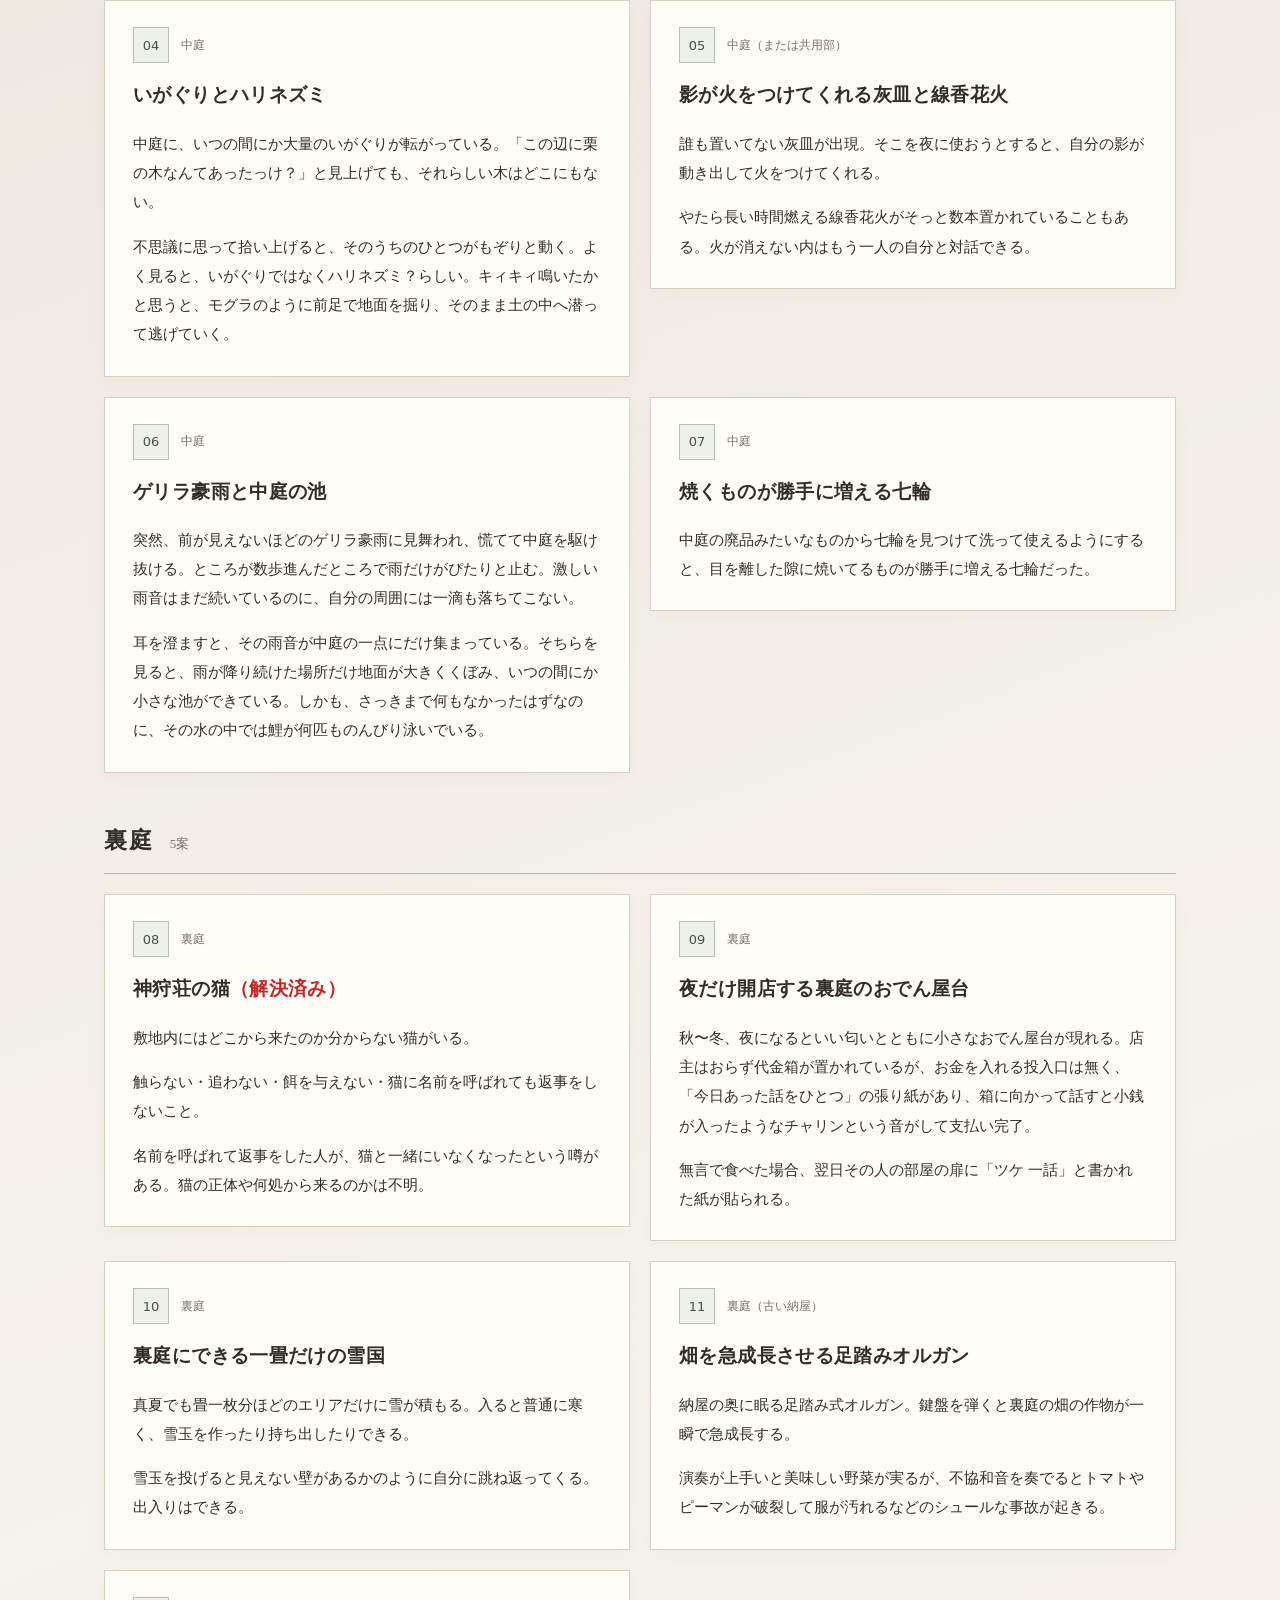
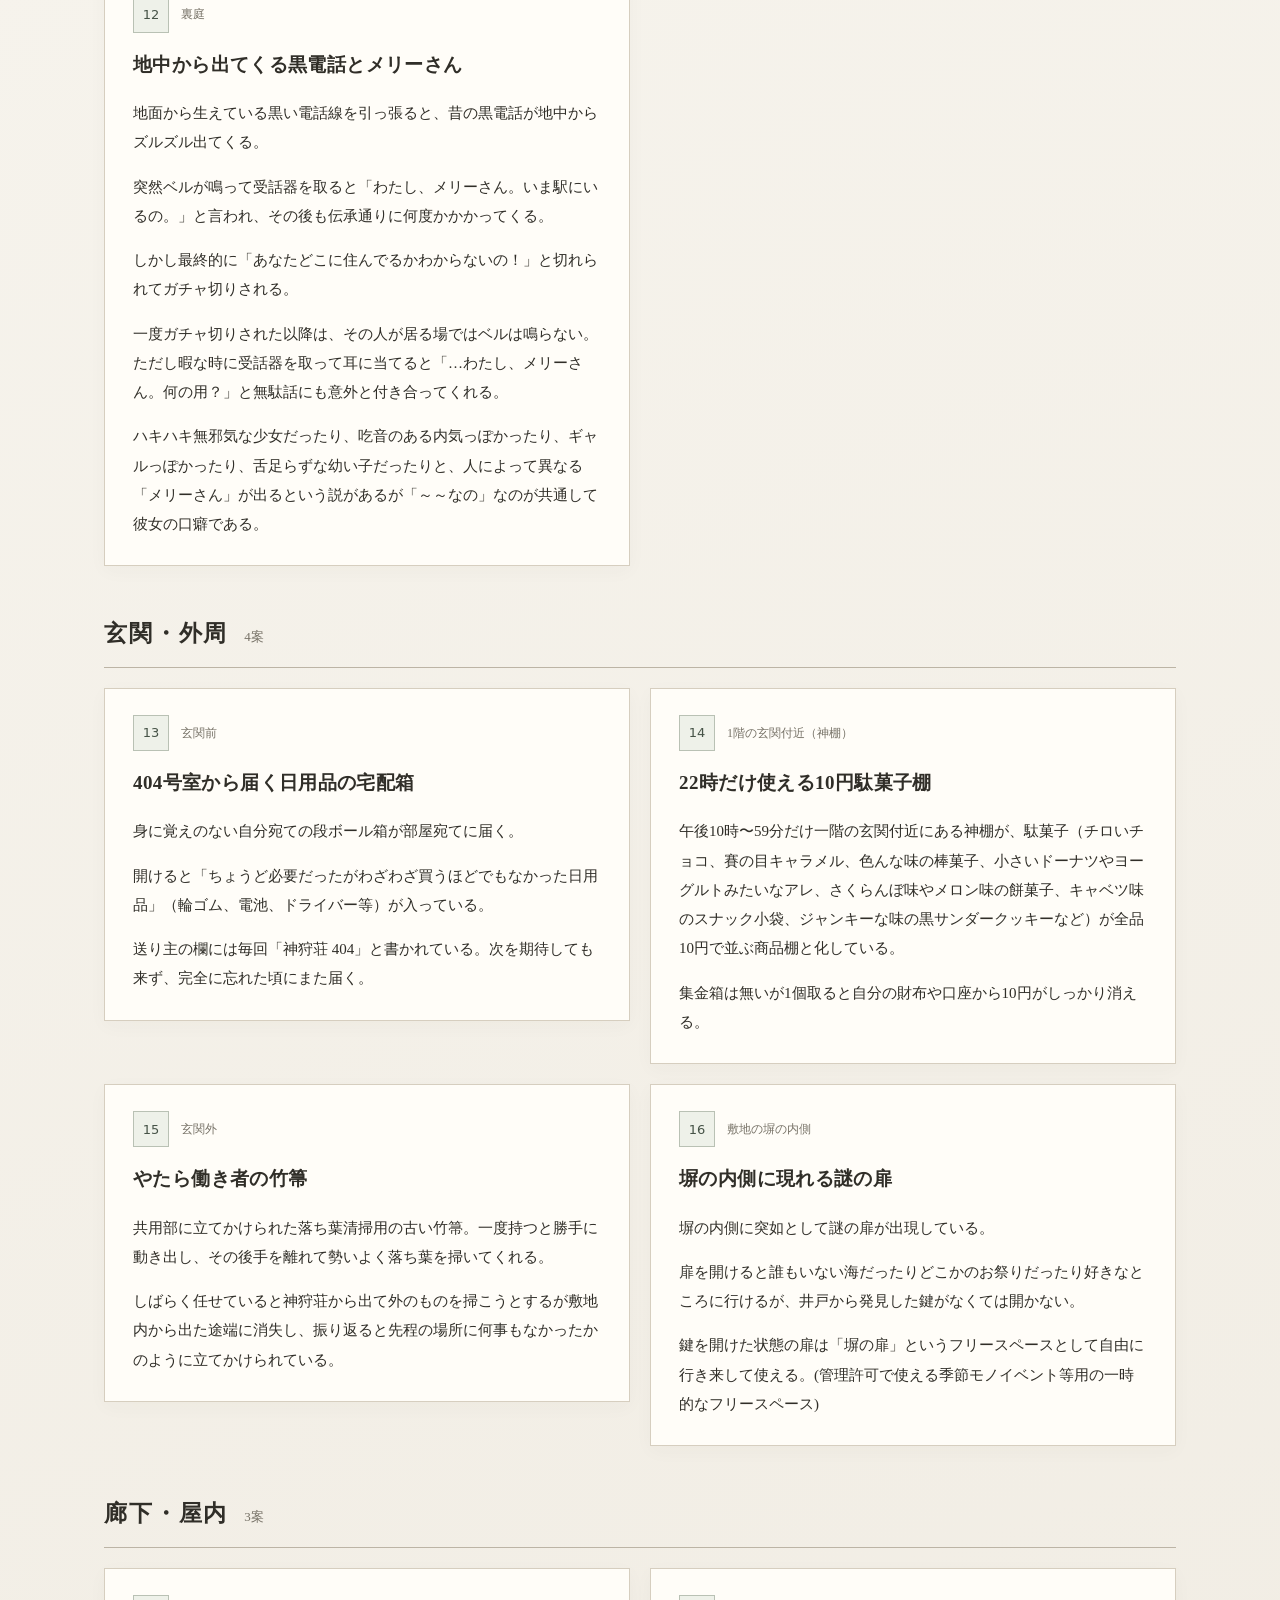
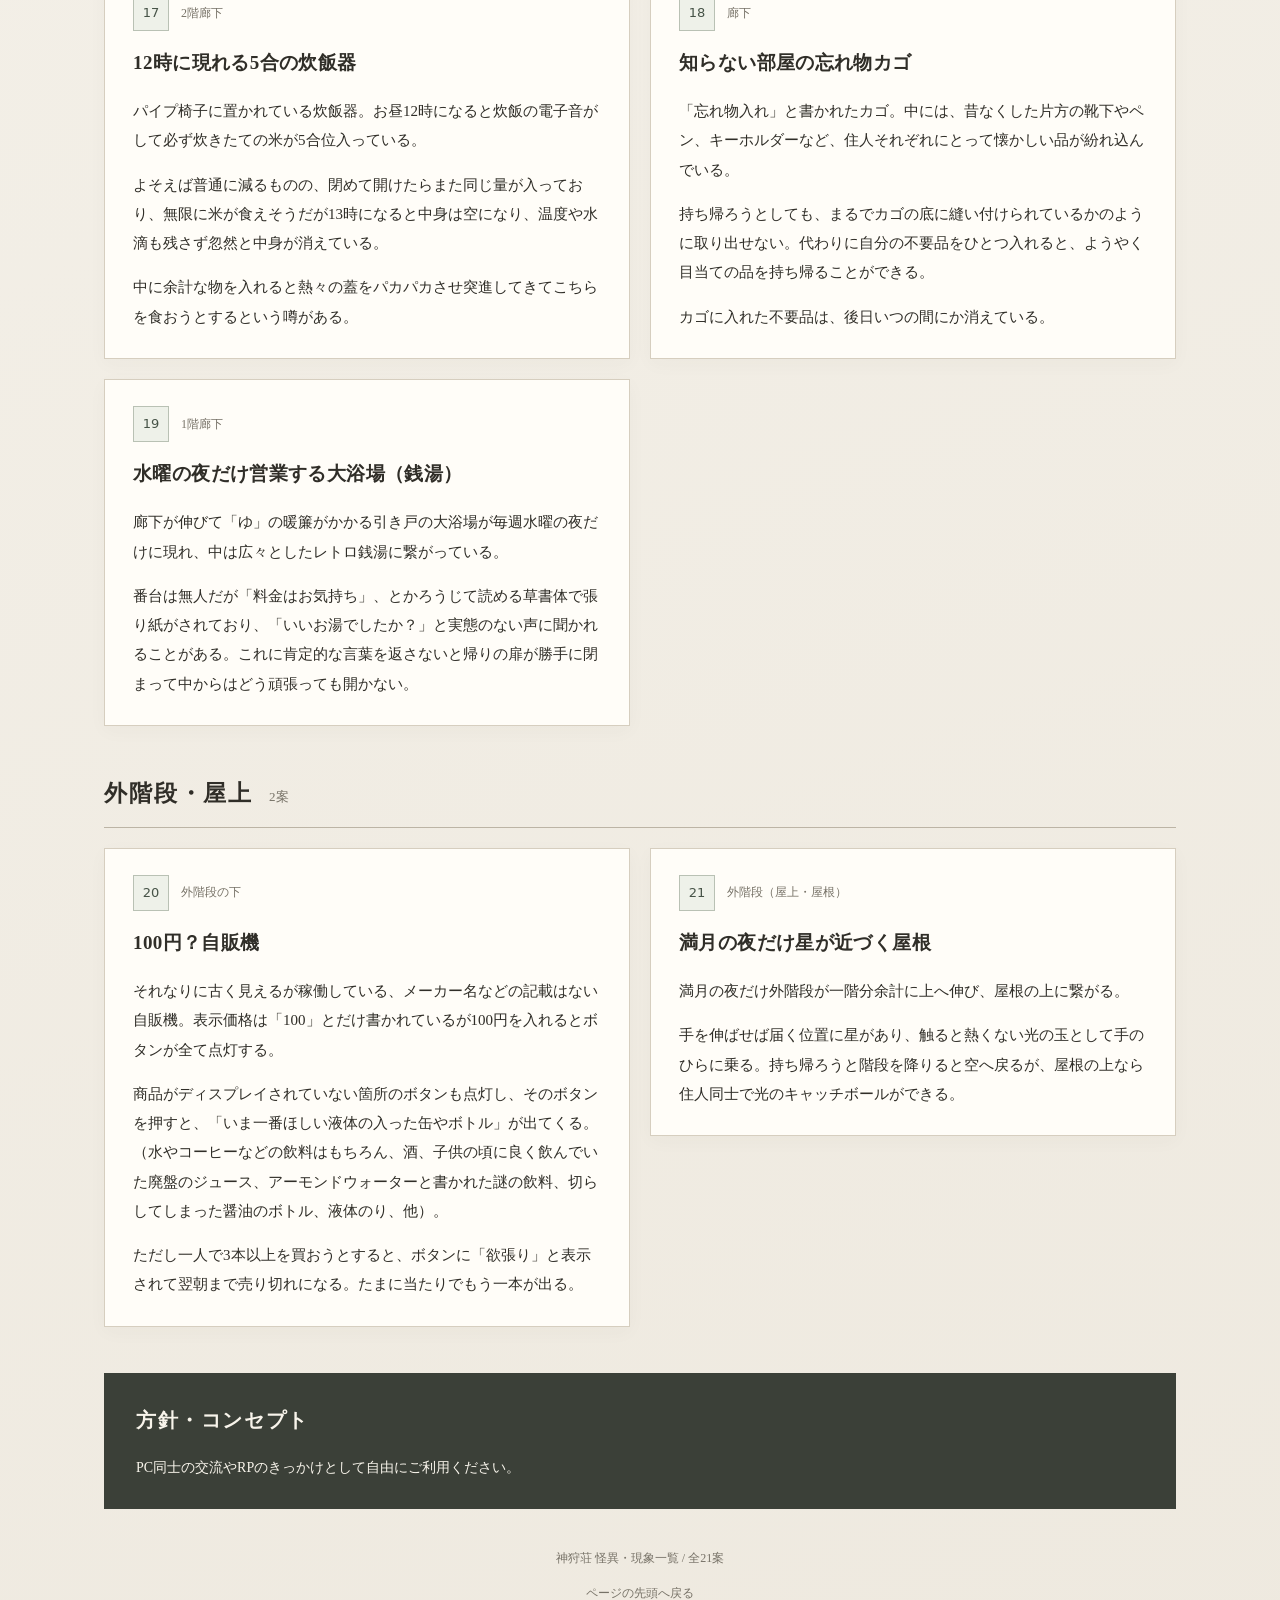
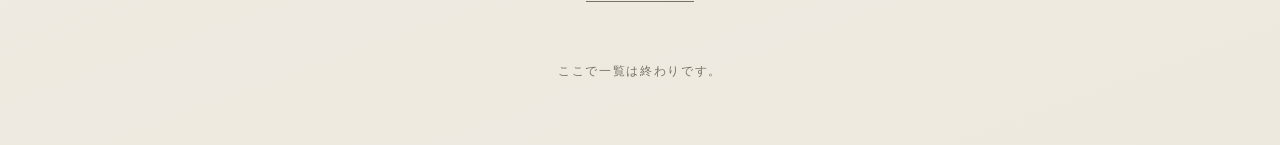
==== commit 1de2dc3c: "Add files via upload" ====
--- a/index.html
+++ b/index.html
@@ -7,8 +7,10 @@
 <meta name="theme-color" content="#eee9df">
 <title>神狩荘 怪異・現象一覧</title>
 <link rel="stylesheet" href="./style.css">
+<link rel="stylesheet" href="./horror.css?v=1">
 <script src="./data.js" defer></script>
 <script src="./script.js" defer></script>
+<script src="./horror.js?v=1" defer></script>
 </head>
 <body id="top">
 <div class="wrap">
@@ -32,6 +34,32 @@
 <section class="concept" aria-labelledby="concept-heading"><h2 id="concept-heading">方針・コンセプト</h2><p>PC同士の交流やRPのきっかけとして自由にご利用ください。</p></section>
 </main>
 <footer>神狩荘 怪異・現象一覧 / <span id="footer-total"></span><br><a href="#top">ページの先頭へ戻る</a></footer>
+<p id="horror-marker" class="horror-marker">ここで一覧は終わりです。</p>
 </div>
+
+<dialog id="horror-dialog" aria-labelledby="horror-greeting" aria-describedby="horror-message">
+<button id="horror-close" class="horror-close" type="button" autofocus>一覧へ戻る ×</button>
+<div class="horror-stage">
+<p class="horror-caption">記録にない項目</p>
+<div class="horror-portrait"><svg viewBox="0 0 320 380" xmlns="http://www.w3.org/2000/svg" aria-hidden="true">
+<defs><radialGradient id="mask-light" cx="45%" cy="35%" r="72%"><stop offset="0" stop-color="#a0aa91"/><stop offset=".6" stop-color="#515a46"/><stop offset="1" stop-color="#171d15"/></radialGradient><linearGradient id="coat-shadow" x2="0" y2="1"><stop stop-color="#111b13"/><stop offset="1" stop-color="#030503"/></linearGradient></defs>
+<path d="M76 376L83 235Q94 194 132 186L133 165H185L187 186Q227 197 238 237L251 376Z" fill="url(#coat-shadow)"/>
+<path d="M109 78Q112 20 159 19Q213 21 219 80L209 168L191 209L171 183L134 196L109 159Z" fill="#040704"/>
+<path d="M125 84Q129 48 160 49Q196 51 198 91L187 145Q169 176 153 167Q126 150 124 122Z" fill="url(#mask-light)"/>
+<path d="M131 91Q140 84 151 89L151 104Q137 107 129 101Z M166 89Q181 82 192 91L194 103Q177 109 167 103Z" fill="#020302"/>
+<g class="horror-eyes"><ellipse cx="142" cy="98" rx="2.9" ry="2" fill="#dce9c3"/><ellipse cx="180" cy="98" rx="2.9" ry="2" fill="#dce9c3"/></g>
+<path d="M159 106L153 125L167 125" fill="none" stroke="#1e271a" stroke-width="3"/>
+<path d="M144 141Q158 147 177 135Q165 155 150 150Z" fill="#0b1009"/>
+<path d="M129 73L115 156M191 66L209 159M133 53L119 130M198 71L218 149" stroke="#030603" stroke-width="8" fill="none"/>
+<path d="M92 306Q94 254 112 232L127 251L122 290L136 312L130 337L96 341Z M229 306Q225 254 207 232L193 251L198 289L184 312L191 337L225 341Z" fill="#273020" opacity=".5"/>
+</svg></div>
+<div class="horror-copy">
+<p id="horror-entry" class="horror-entry"></p>
+<p class="horror-location">場所：画面の前</p>
+<h2 id="horror-greeting" class="horror-greeting"></h2>
+<p id="horror-message" class="horror-message"></p>
+</div>
+</div>
+</dialog>
 </body>
 </html>
--- a/style.css
+++ b/style.css
@@ -31,6 +31,7 @@
 
 /* 検索欄 */
 [hidden]{display:none!important}
+.resolved-status{color:#c62828}
 .area-empty{grid-column:1 / -1;margin:0;padding:20px 24px;border:1px solid var(--line);background:var(--paper);color:var(--muted);font-size:14px}
 .tools{display:flex;align-items:center;gap:10px;flex-wrap:wrap;margin:25px 0 12px;padding:16px 18px;border:1px solid var(--line);background:var(--paper)}
 .tools label{font-size:13px;color:var(--muted)}
--- a/horror.css
+++ b/horror.css
@@ -0,0 +1,25 @@
+/* 最後まで読んだ時だけ現れる怪異。普段の一覧の配色には影響しません。 */
+.horror-marker{padding:22px 12px 18px;text-align:center;color:var(--muted);font-size:12px;letter-spacing:.14em}
+body.horror-open{overflow:hidden}
+#horror-dialog{position:fixed;inset:0;margin:0;width:100vw;max-width:none;height:100dvh;max-height:none;padding:0;border:0;background:#050706;color:#ecebe3;overflow:auto;overscroll-behavior:contain;font-family:"Yu Mincho","Hiragino Mincho ProN",serif}
+#horror-dialog::backdrop{background:#000}
+.horror-stage{position:relative;min-height:100%;display:flex;flex-direction:column;align-items:center;justify-content:center;padding:70px 22px 45px;overflow:hidden;isolation:isolate;background:radial-gradient(ellipse at 50% 40%,#18211a 0%,#090d0a 35%,#030403 75%)}
+.horror-stage::after{content:"";position:absolute;inset:0;pointer-events:none;z-index:3;background:repeating-linear-gradient(0deg,transparent 0 3px,#00000024 3px 4px);opacity:.45}
+.horror-close{position:fixed;top:18px;right:18px;z-index:5;border:1px solid #72766c;color:#eeeae0;background:#0b100de8;padding:9px 15px;font:inherit;font-size:13px;cursor:pointer}
+.horror-close:hover{background:#252d25}.horror-close:focus-visible{outline:2px solid #ecebe3;outline-offset:4px}
+.horror-caption{position:relative;z-index:4;font-size:11px;letter-spacing:.25em;color:#8d998c;margin:0 0 12px;animation:horror-arrive 1.3s both}
+.horror-portrait{width:min(310px,62vw);height:min(340px,40dvh);position:relative;z-index:1;margin:0 0 -15px;transform-origin:50% 65%;animation:horror-nearer 3.8s cubic-bezier(.12,.58,.27,1) both}
+.horror-portrait svg{display:block;width:100%;height:100%;filter:drop-shadow(0 0 10px #b8c5aa16)}
+.horror-eyes{animation:horror-eyes 1.8s both}
+.horror-copy{position:relative;z-index:4;text-align:center;width:min(650px,100%);padding-top:18px;background:linear-gradient(transparent,#050706 28%)}
+.horror-entry{margin:0 0 12px;font-size:14px;letter-spacing:.1em;color:#ab7066;animation:horror-arrive 1.2s .6s both}
+.horror-location{font-size:12px;letter-spacing:.14em;color:#838d80;margin:0 0 23px;animation:horror-arrive 1.2s .8s both}
+.horror-greeting{font-size:clamp(21px,4vw,33px);font-weight:400;line-height:1.8;letter-spacing:.06em;margin:0;animation:horror-arrive 1.4s 1.5s both}
+.horror-message{font-size:clamp(16px,2.5vw,22px);color:#c4c8bc;line-height:1.9;margin:14px 0 0;animation:horror-arrive 1.5s 3.1s both}
+@keyframes horror-arrive{from{opacity:0;transform:translateY(7px)}to{opacity:1;transform:translateY(0)}}
+@keyframes horror-nearer{0%{opacity:0;transform:scale(.48)}32%{opacity:.3;transform:scale(.75)}55%{opacity:.55;transform:scale(.85)}70%{opacity:1;transform:scale(1.08)}100%{opacity:1;transform:scale(1)}}
+@keyframes horror-eyes{0%,45%{opacity:0}100%{opacity:1}}
+@media(max-width:500px){.horror-stage{padding:70px 18px 35px}.horror-portrait{width:68vw;height:34dvh}.horror-location{margin-bottom:20px}.horror-close{top:12px;right:12px}}
+.horror-still *{animation:none!important}
+@media(prefers-reduced-motion:reduce){#horror-dialog *{animation:none!important}}
+@media print{.horror-marker,#horror-dialog{display:none!important}}
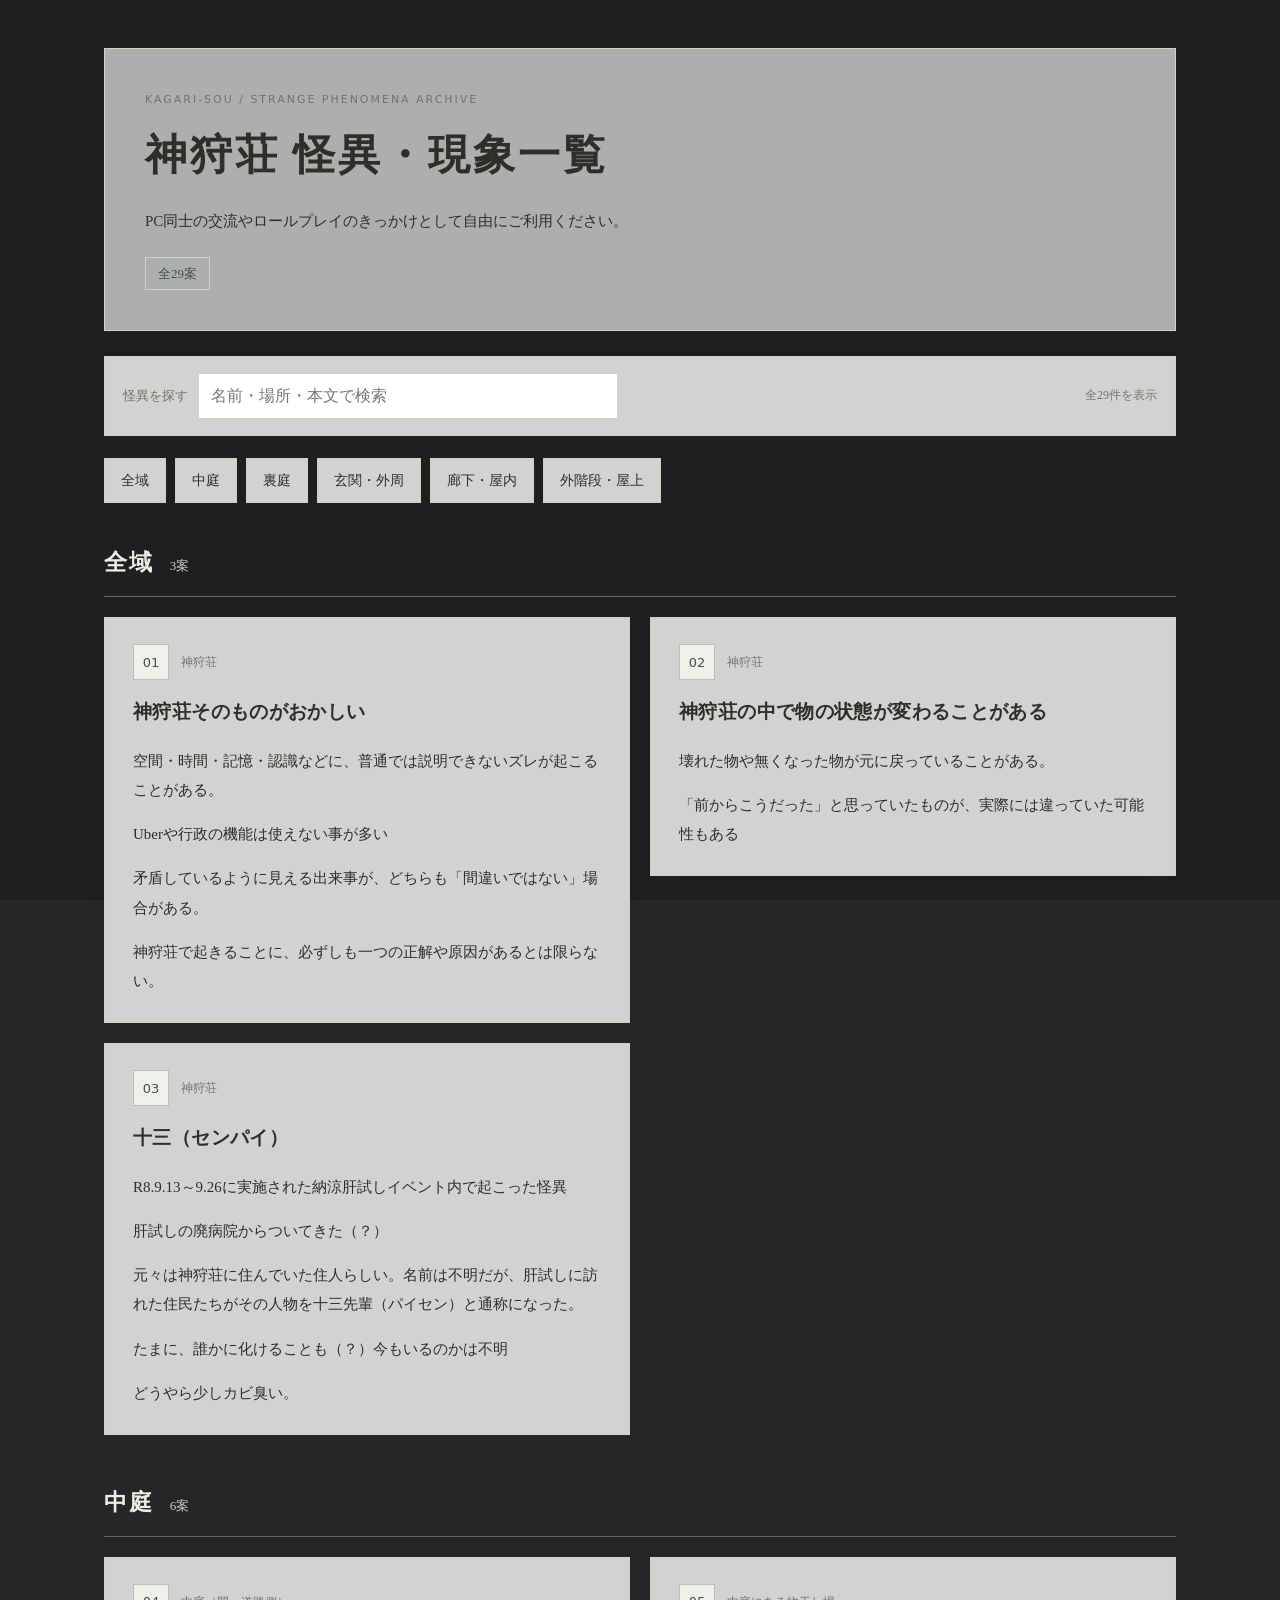
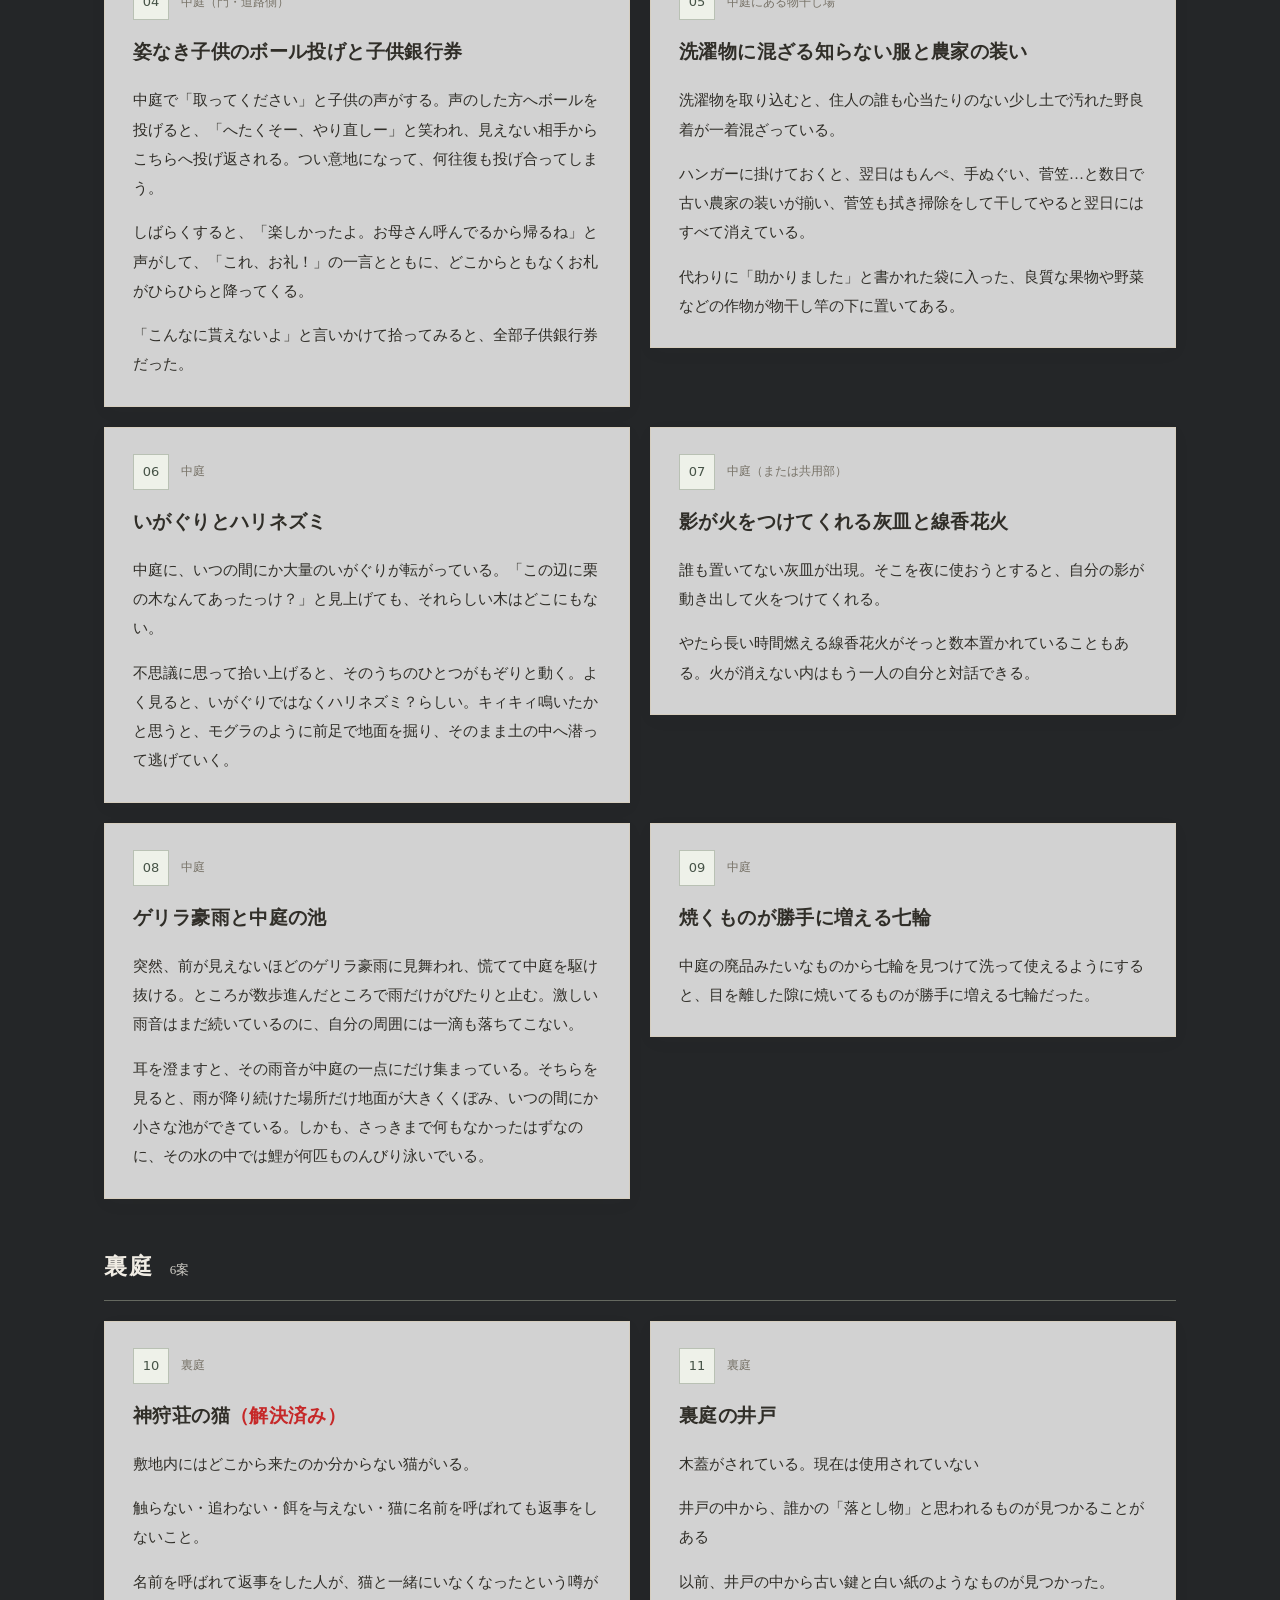
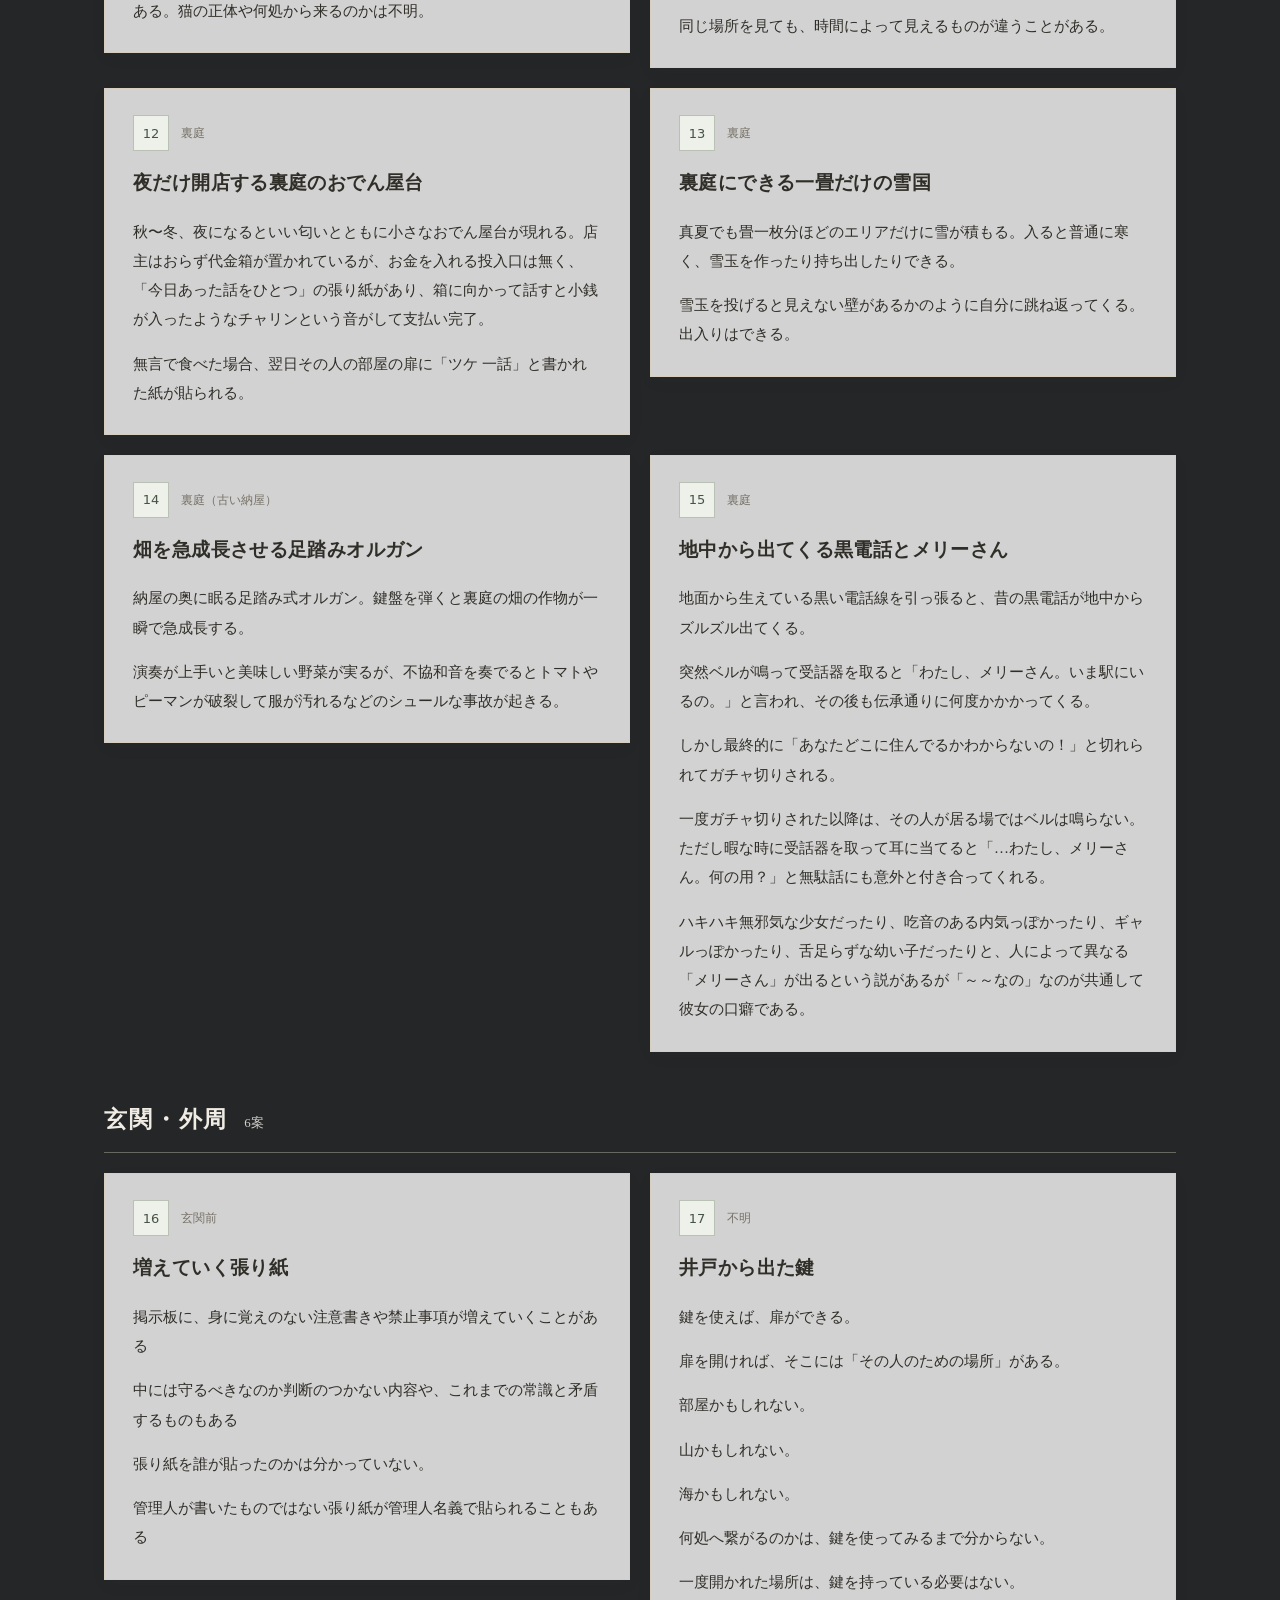
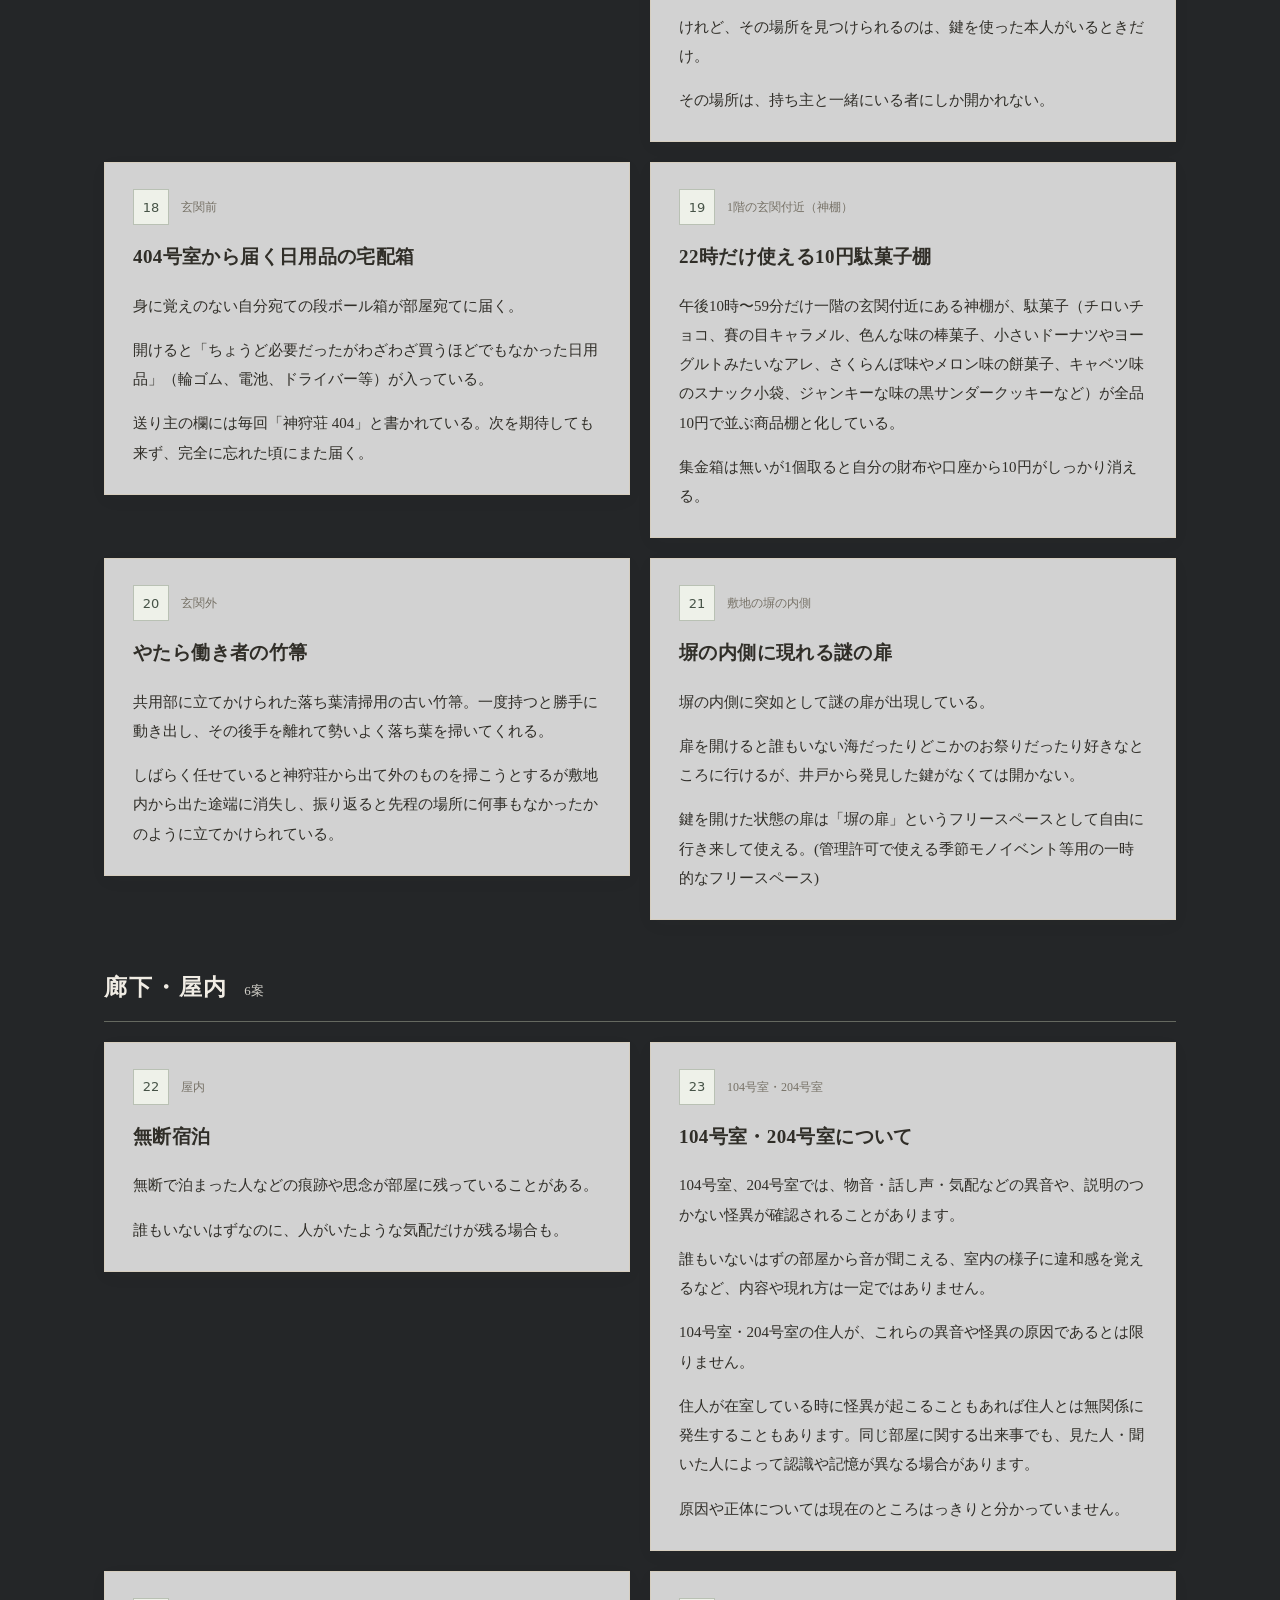
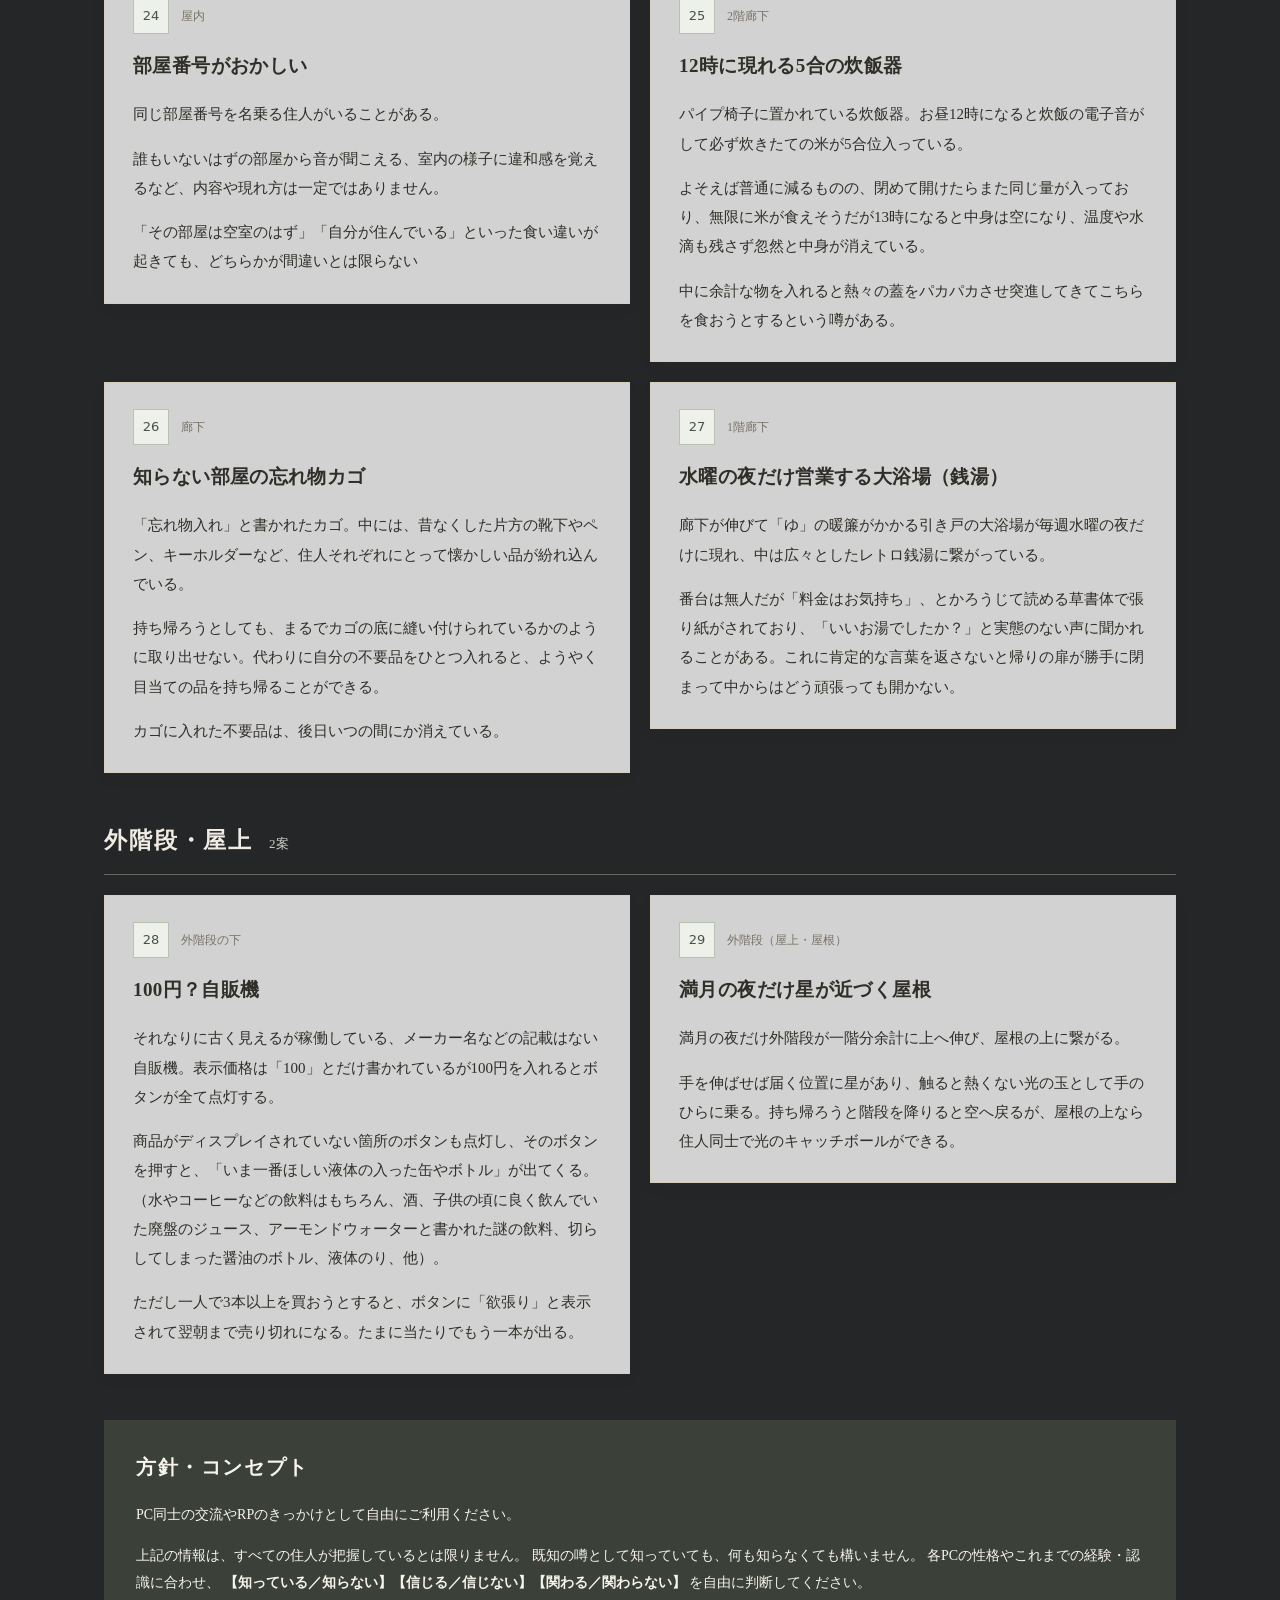
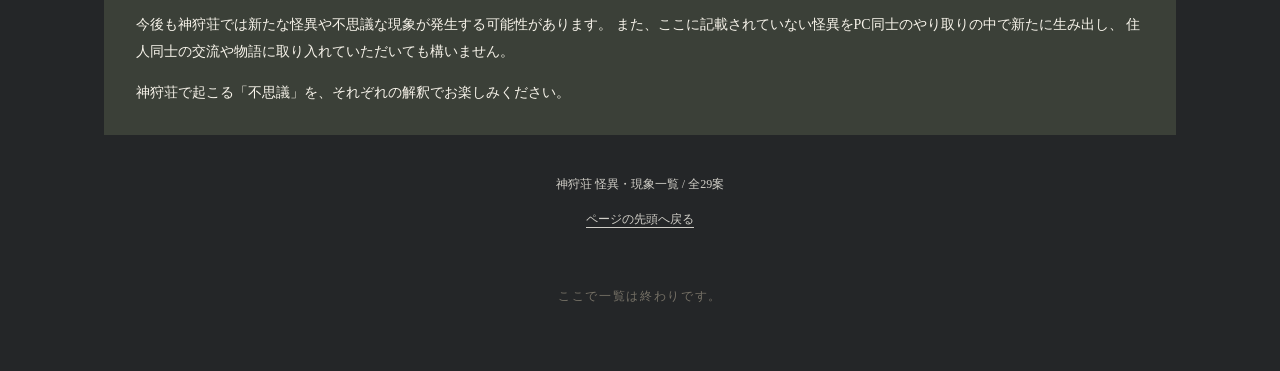
==== commit 5594f2ae: "index.html" ====
--- a/index.html
+++ b/index.html
@@ -31,7 +31,27 @@
 <noscript><p class="load-error">この一覧を表示するには、ブラウザのJavaScriptを有効にしてください。</p></noscript>
 <div id="phenomena"></div>
 <p id="empty-message" class="empty-message" hidden>該当する怪異は見つかりませんでした。別の言葉で検索してみてください。</p>
-<section class="concept" aria-labelledby="concept-heading"><h2 id="concept-heading">方針・コンセプト</h2><p>PC同士の交流やRPのきっかけとして自由にご利用ください。</p></section>
+<section class="concept" aria-labelledby="concept-heading">
+  <h2 id="concept-heading">方針・コンセプト</h2>
+  <p>
+    PC同士の交流やRPのきっかけとして自由にご利用ください。
+  </p>
+  <p>
+    上記の情報は、すべての住人が把握しているとは限りません。
+    既知の噂として知っていても、何も知らなくても構いません。
+    各PCの性格やこれまでの経験・認識に合わせ、
+    <strong>【知っている／知らない】【信じる／信じない】【関わる／関わらない】</strong>
+    を自由に判断してください。
+  </p>
+  <p>
+    今後も神狩荘では新たな怪異や不思議な現象が発生する可能性があります。
+    また、ここに記載されていない怪異をPC同士のやり取りの中で新たに生み出し、
+    住人同士の交流や物語に取り入れていただいても構いません。
+  </p>
+  <p>
+    神狩荘で起こる「不思議」を、それぞれの解釈でお楽しみください。
+  </p>
+</section>
 </main>
 <footer>神狩荘 怪異・現象一覧 / <span id="footer-total"></span><br><a href="#top">ページの先頭へ戻る</a></footer>
 <p id="horror-marker" class="horror-marker">ここで一覧は終わりです。</p>
--- a/style.css
+++ b/style.css
@@ -43,3 +43,63 @@
 .empty-message,.load-error{border:1px solid var(--line);background:var(--paper);padding:25px;text-align:center;color:var(--muted)}
 @media(max-width:500px){.tools{padding:13px;gap:9px}.tools label{width:100%}.tools input{max-width:none}.result-count{width:100%;margin-left:0}}
 @media print{.tools{display:none}}
+
+
+/* ページの背景を黒に近い灰色に。カードは明るい紙色を維持。 */
+:root{--bg:#242628}
+body{background:var(--bg)}
+.section-heading{color:#f0ece4;border-bottom-color:#555a5d}
+.section-heading>span{color:#c0beb7}
+footer{color:#c0beb7}
+.horror-marker{color:#c0beb7}
+@media print{
+  body{background:white}
+  .section-heading{color:var(--ink);border-bottom-color:var(--line)}
+  .section-heading>span,footer{color:var(--muted)}
+}
+
+
+/* 固定背景：スクロールしても画像は画面に固定されます。 */
+body{background:#242628}
+body::before{
+  content:"";
+  position:fixed;
+  inset:0;
+  z-index:0;
+  pointer-events:none;
+  background-image:linear-gradient(rgba(0,0,0,.18),rgba(0,0,0,.18)),url("./background.png");
+  background-repeat:no-repeat;
+  background-size:cover;
+  background-position:center center;
+}
+.wrap{position:relative;z-index:1}
+.section-heading{color:#f0ece4;border-bottom-color:#656960}
+.section-heading>span,footer,.horror-marker{color:#d0cec7}
+@media(max-width:760px){body::before{background-position:32% center}}
+@media print{
+  body{background:white}
+  body::before{display:none}
+  .section-heading{color:var(--ink);border-bottom-color:var(--line)}
+  .section-heading>span,footer{color:var(--muted)}
+}
+
+
+/* 怪異ごとの枠内をグレーに変更 */
+.card{background:#d2d2d2}
+@media print{.card{background:white}}
+
+@media screen {
+  :root {
+    --paper: #d2d2d2;
+  }
+
+  /* 怪異本文の枠：同じ色を参照する */
+  .card {
+    background: var(--paper);
+  }
+
+  /* 上部のタイトルの囲み：グレーを40％透過 */
+  header {
+    background: rgba(210, 210, 210, 0.8);
+  }
+}
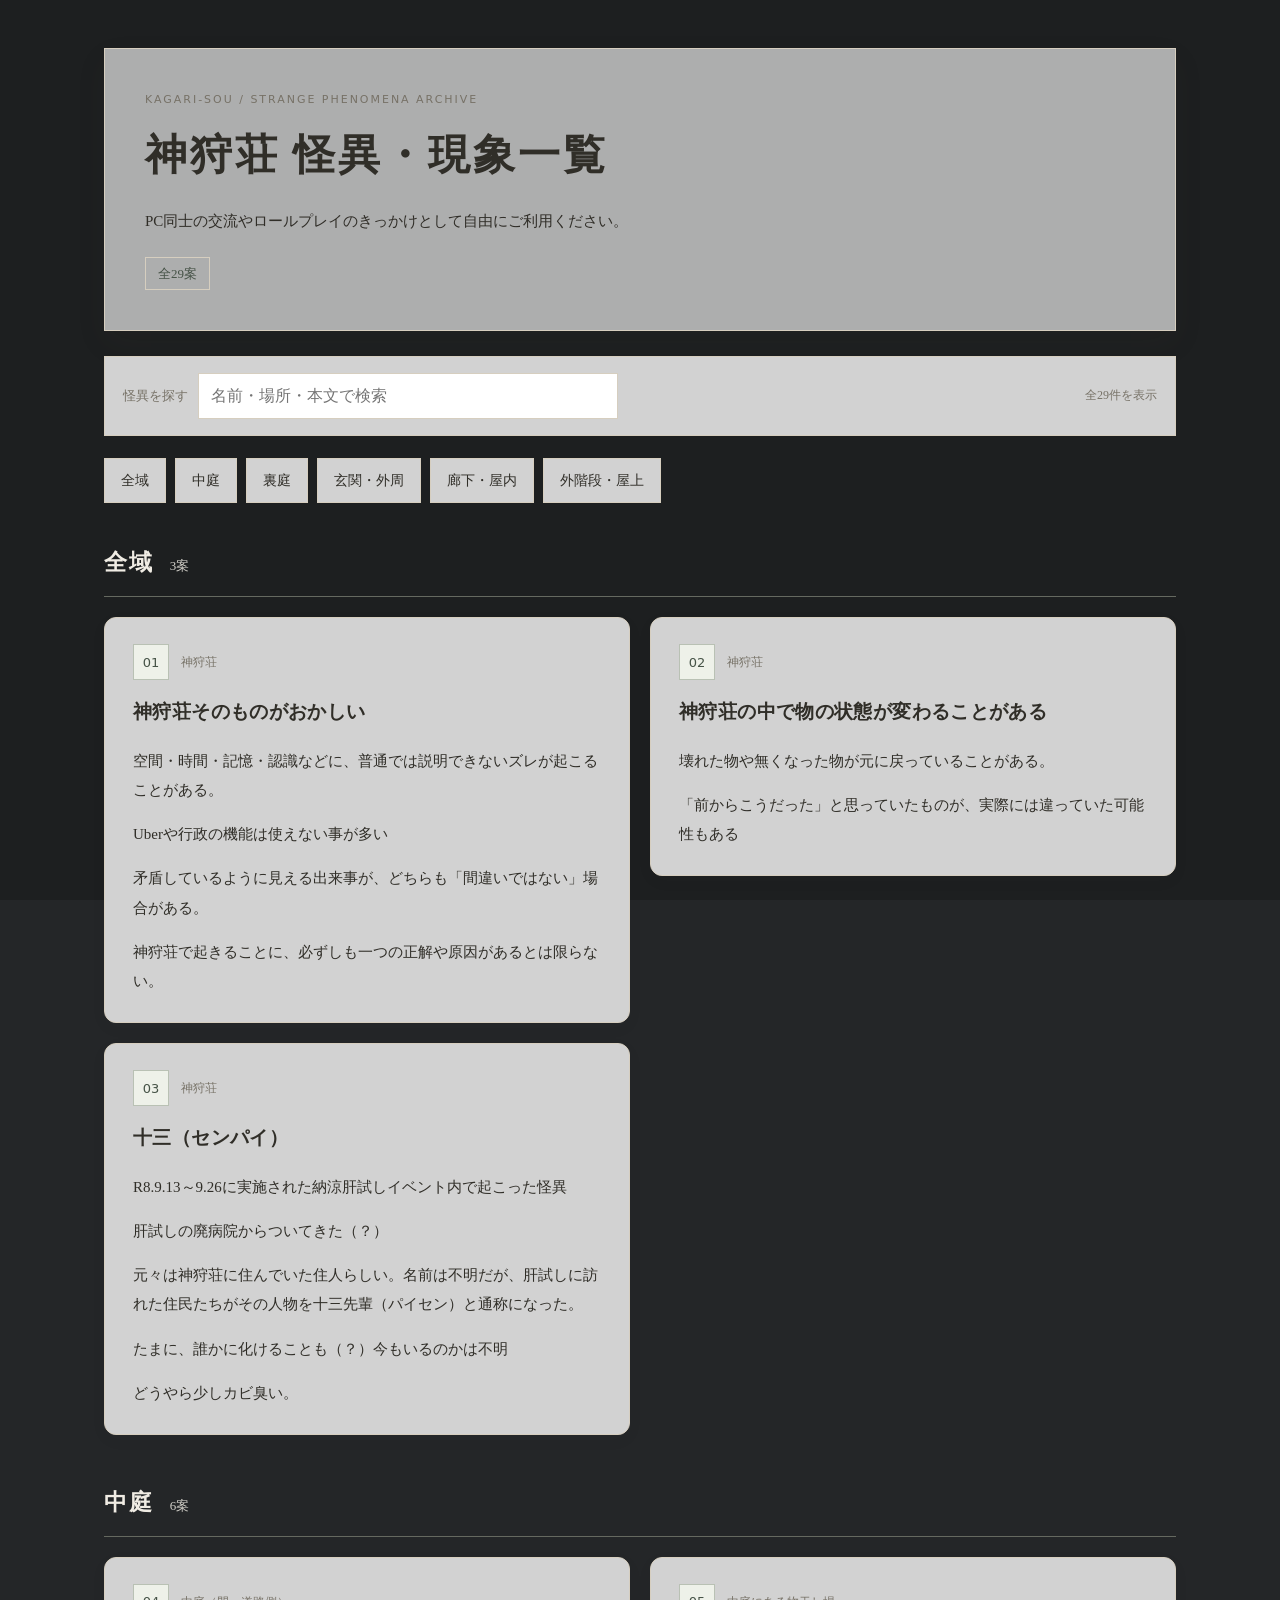
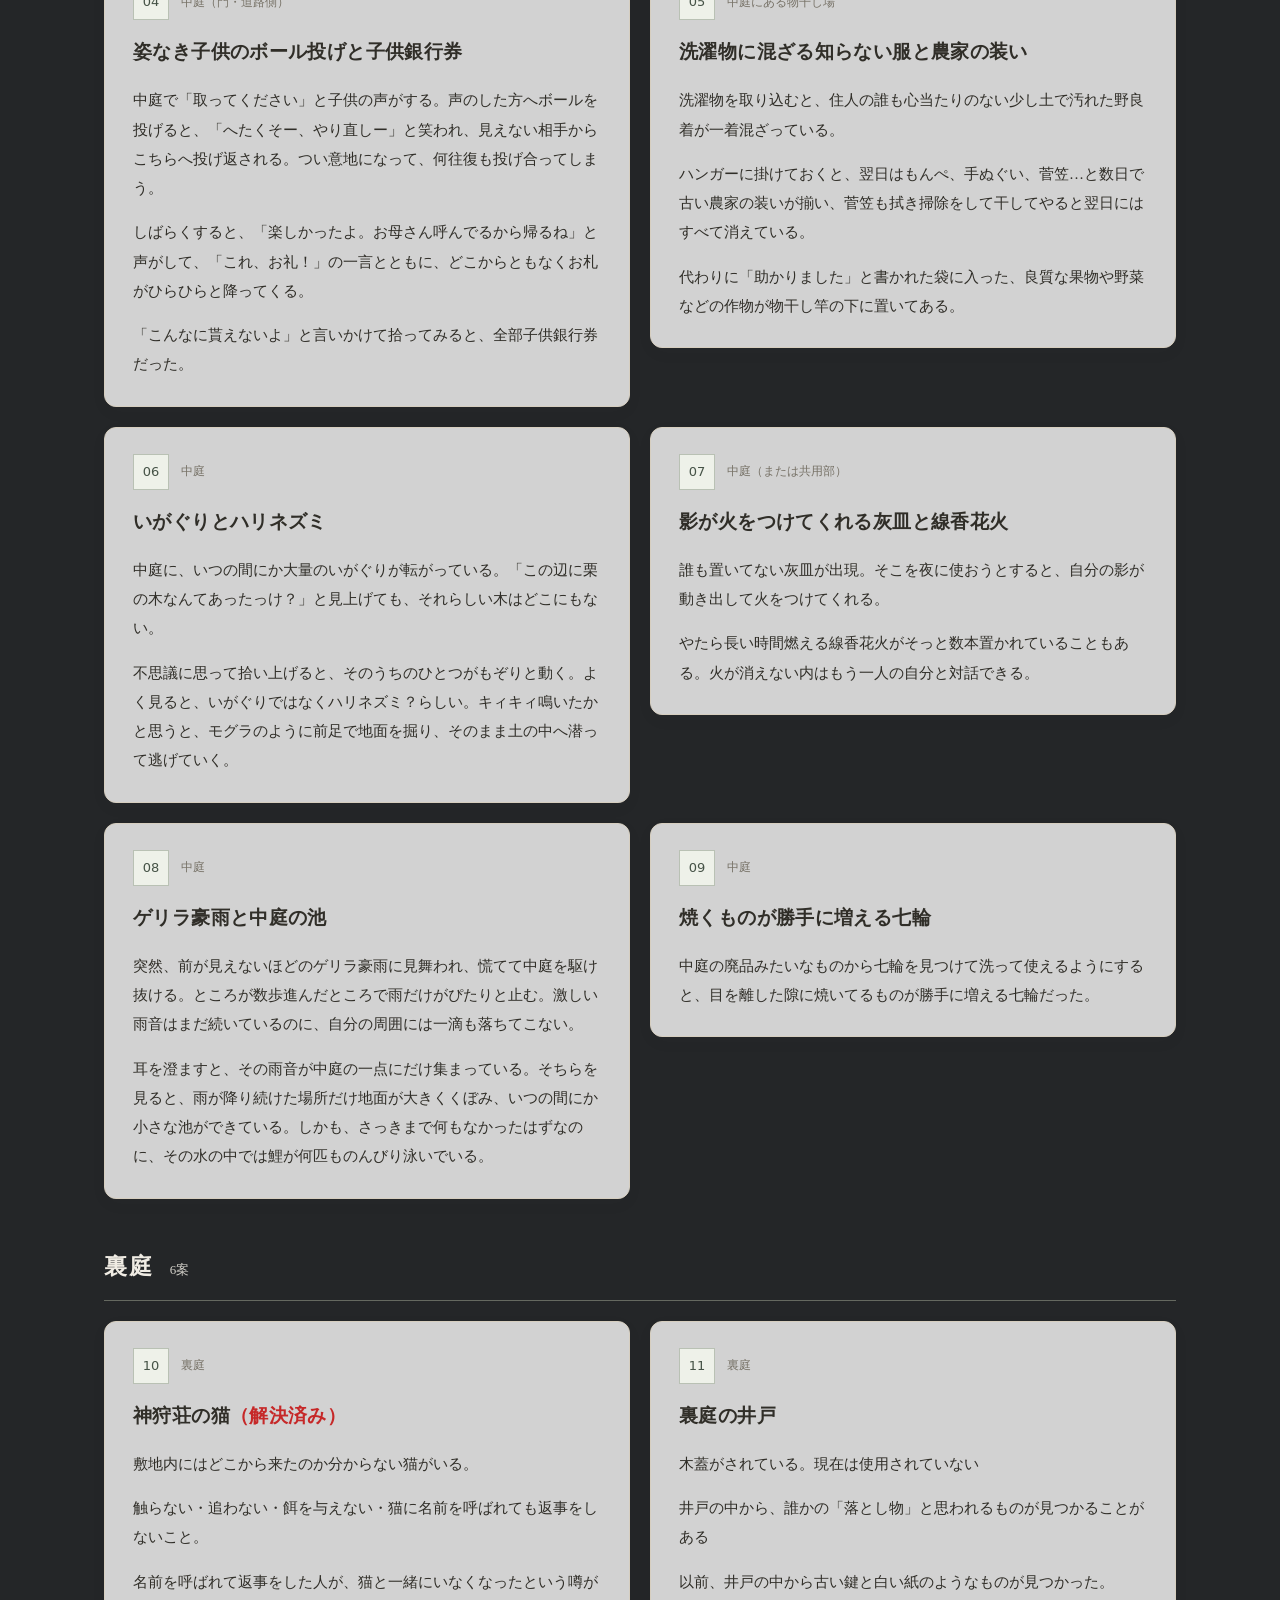
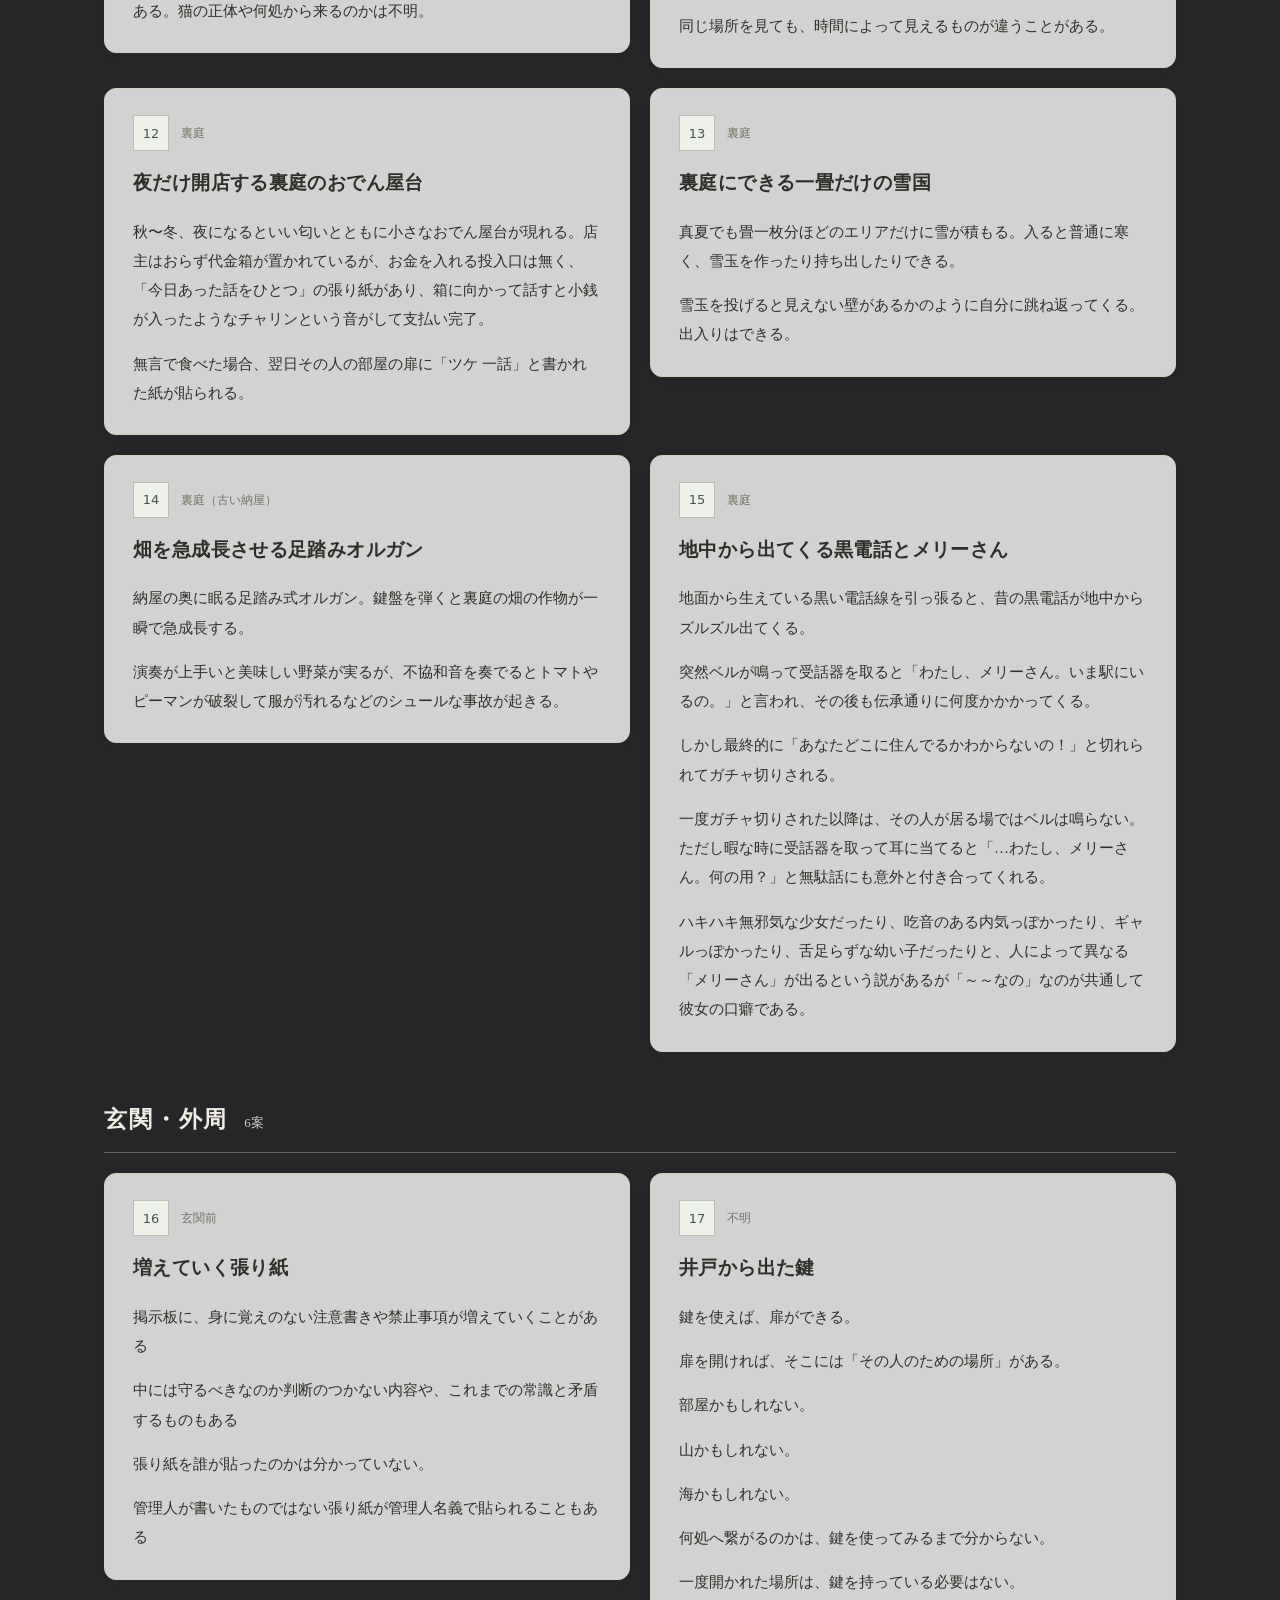
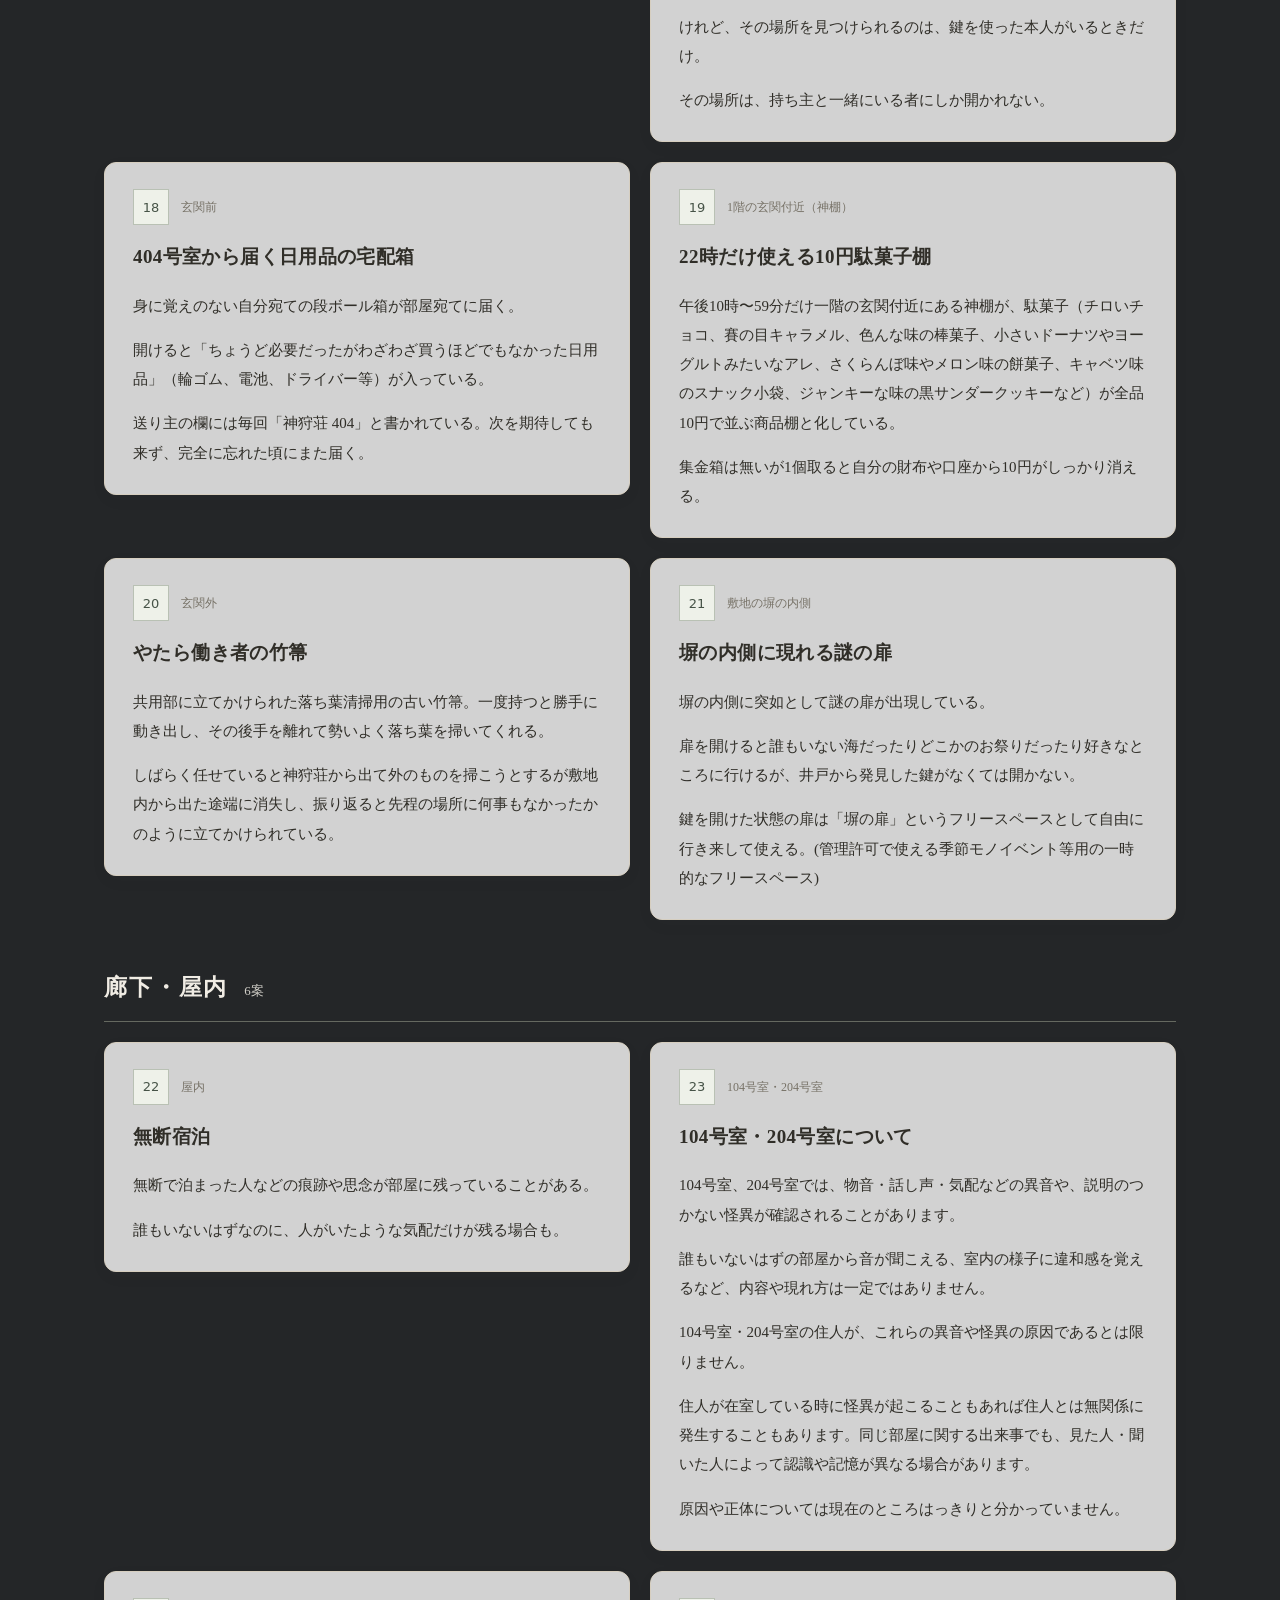
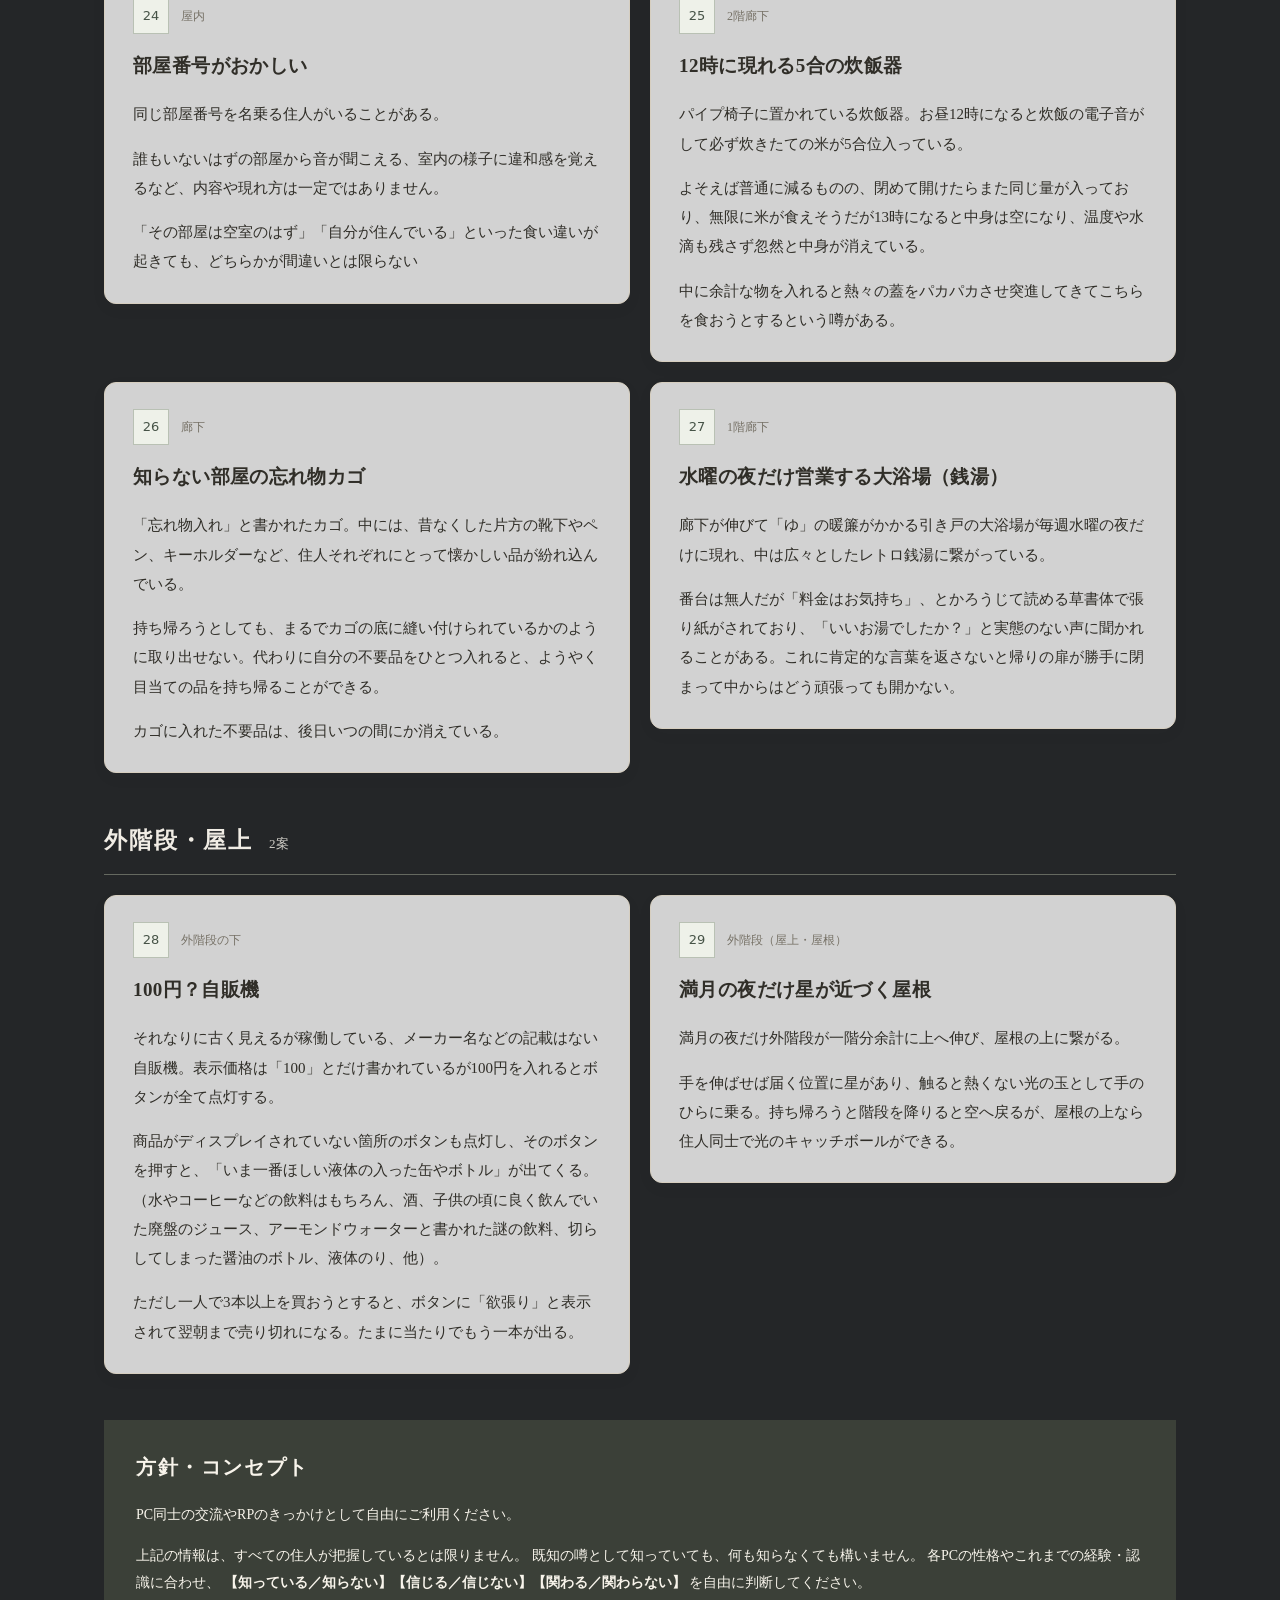
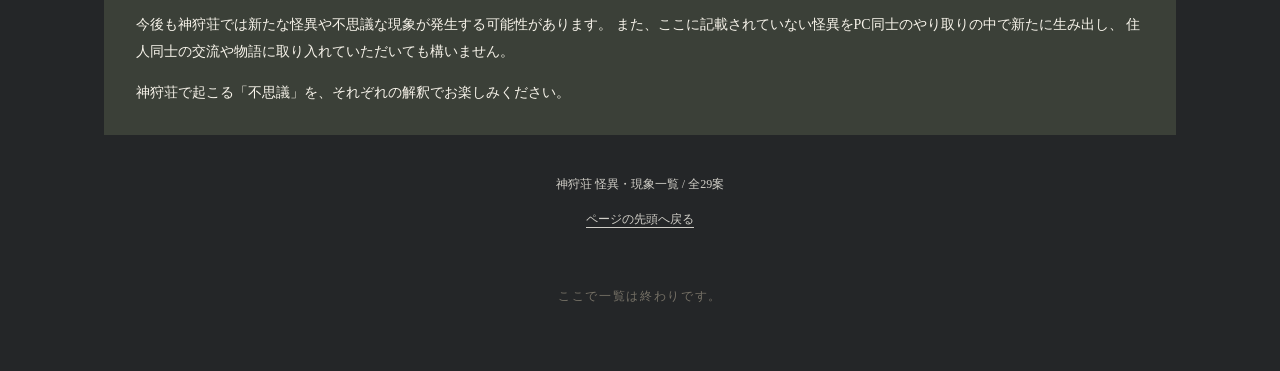
==== commit 51e55b95: "index.html" ====
--- a/index.html
+++ b/index.html
@@ -11,6 +11,21 @@
 <script src="./data.js" defer></script>
 <script src="./script.js" defer></script>
 <script src="./horror.js?v=1" defer></script>
+  
+  <!-- リンクを共有したときの表示 -->
+<meta property="og:type" content="website">
+<meta property="og:site_name" content="神狩荘">
+<meta property="og:title" content="神狩荘 怪異・現象一覧">
+<meta property="og:description"
+      content="神狩荘で起こる怪異や不思議な現象の一覧。住人同士の交流やRPにご利用ください。">
+<meta property="og:url"
+      content="https://jellyfish-free.github.io/kagariso/">
+<meta property="og:image"
+      content="https://jellyfish-free.github.io/kagariso/ogp.png">
+<meta property="og:image:alt"
+      content="神狩荘 怪異・現象一覧">
+<meta property="og:locale" content="ja_JP">
+  
 </head>
 <body id="top">
 <div class="wrap">
--- a/style.css
+++ b/style.css
@@ -102,4 +102,8 @@
   header {
     background: rgba(210, 210, 210, 0.8);
   }
+  .card {
+    border-radius: 12px;
+  }
 }
+
